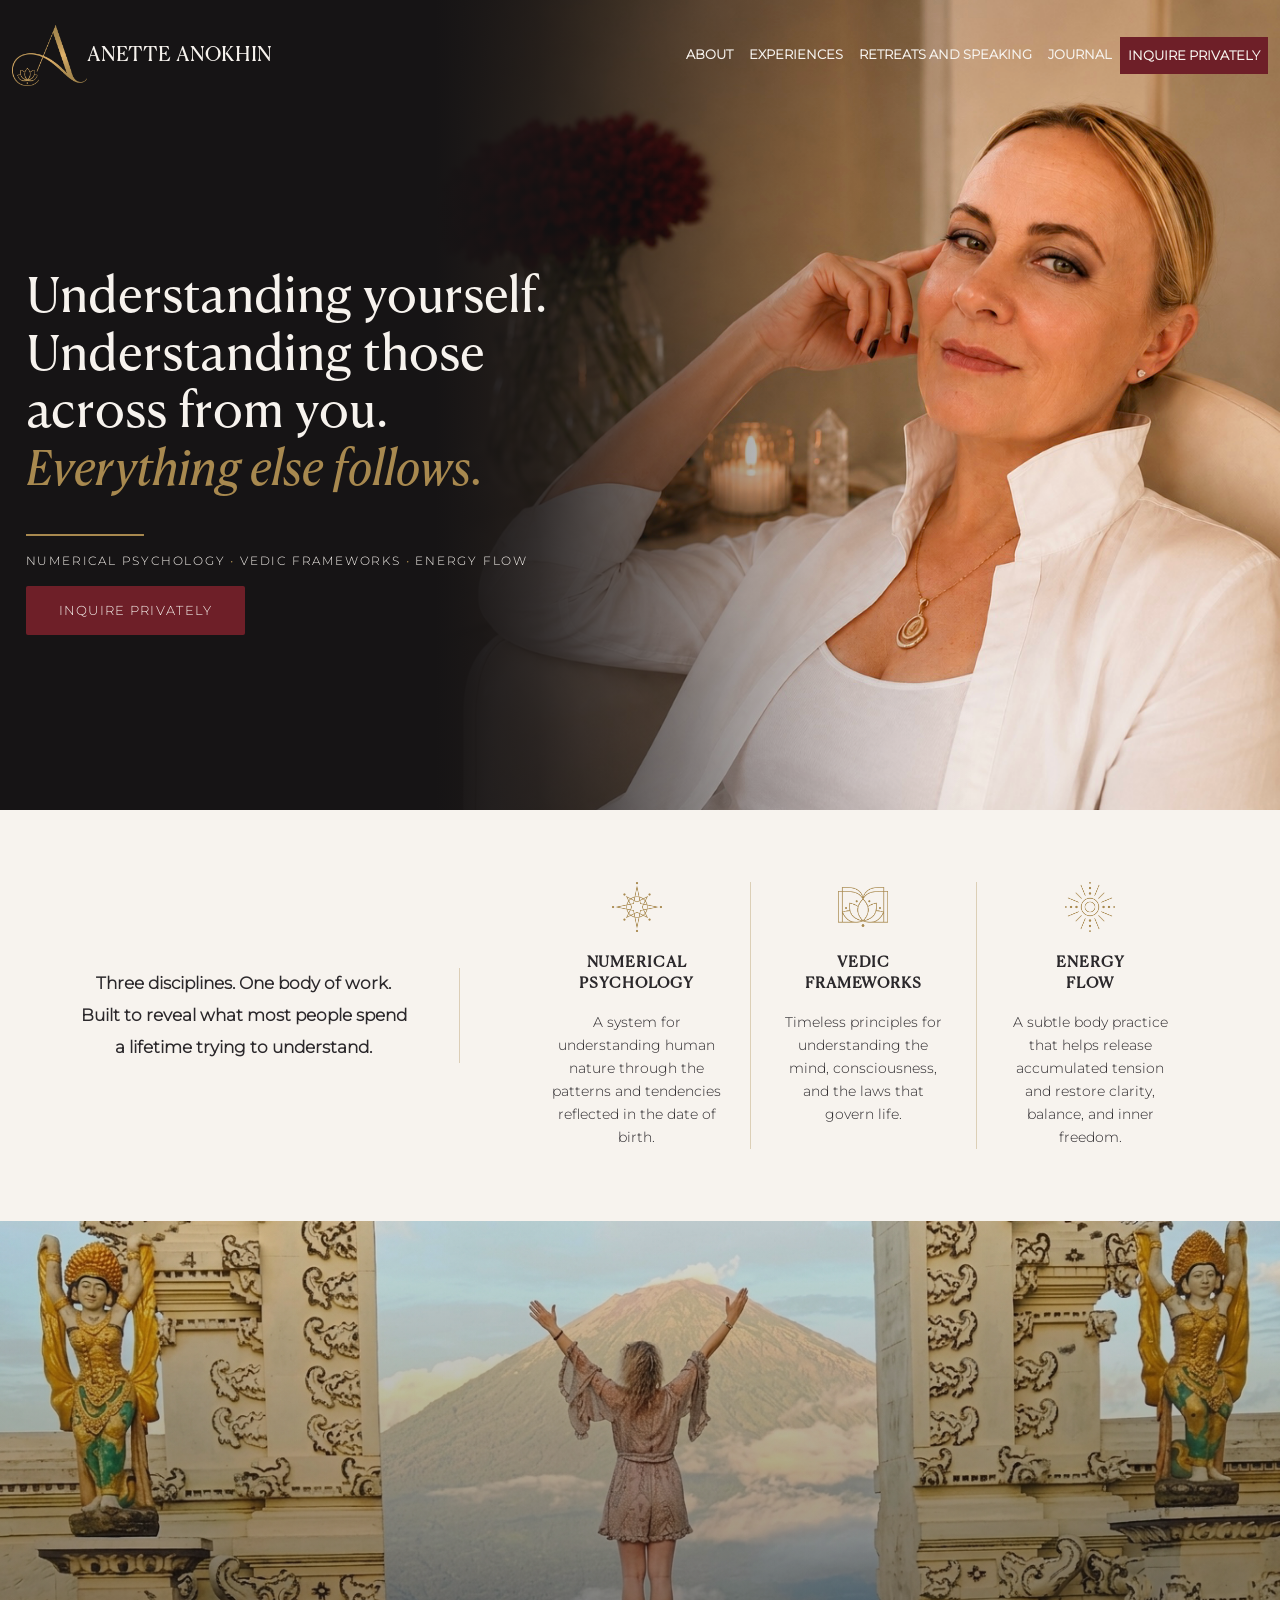
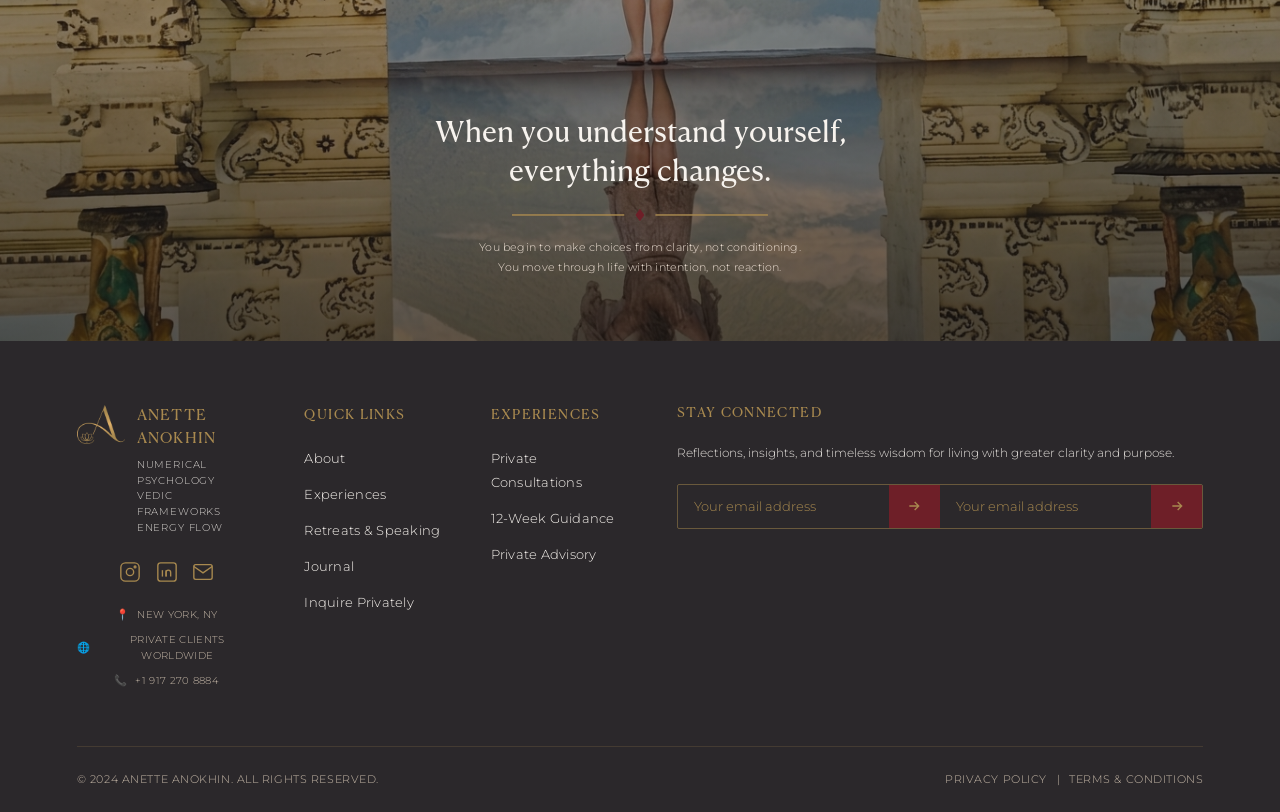
==== index.html @ cfb0f7a7 "ok after the form submission checking the notification that pops up" ====
<!doctype html>
<html lang="en">

<head>
    <title>Anette Anokhin | Numerical Psychology • Vedic Frameworks • Energy Flow</title>
    <!-- Required meta tags -->
    <meta charset="utf-8" />
    <meta name="viewport" content="width=device-width, initial-scale=1" />

    <!-- tab logo -->
    <link rel="icon" type="image/png" href="images/iconA/24.png">

    <!-- Bootstrap CSS v5.3.8 -->
    <link href="https://cdn.jsdelivr.net/npm/bootstrap@5.3.8/dist/css/bootstrap.min.css" rel="stylesheet"
        integrity="sha384-sRIl4kxILFvY47J16cr9ZwB07vP4J8+LH7qKQnuqkuIAvNWLzeN8tE5YBujZqJLB" crossorigin="anonymous" />

    <!-- css link -->
    <link rel="stylesheet" href="style.css">
</head>

<body class="index-body">

    <!-- hero wrapper: nav + hero live inside this so nav can sit on top -->
    <div class="hero-wrapper">

        <!-- navbar start -->
        <nav class="navbar navbar-expand-lg hero-navbar">
            <div class="container-fluid">
                <a class="navbar-brand active canela ivory-veil idk-edit" href="index.html">
                    <img src="images/iconA/24.png" alt="Logo" width="46" height="40"
                        class="d-inline-block align-text-top idk-img">
                    ANETTE ANOKHIN
                </a>

                <button class="navbar-toggler custom-toggler" type="button" data-bs-toggle="collapse"
                    data-bs-target="#navbarNavAltMarkup" aria-controls="navbarNavAltMarkup" aria-expanded="false"
                    aria-label="Toggle navigation">
                    <span class="toggler-line line1"></span>
                    <span class="toggler-line line2"></span>
                    <span class="toggler-line line3"></span>
                </button>

                <div class="collapse navbar-collapse ivory-veil" id="navbarNavAltMarkup">
                    <div class="navbar-nav ms-auto montserrat fw-bold">
                        <a class="nav-link" href="aboutme.html">ABOUT</a>
                        <a class="nav-link" href="experience.html">EXPERIENCES</a>
                        <a class="nav-link" href="retreats.html">RETREATS AND SPEAKING</a>
                        <a class="nav-link" href="journal.html">JOURNAL</a>
                        <a class="nav-link inq-btn" href="inquiry.html">INQUIRE PRIVATELY</a>
                    </div>
                </div>
            </div>
        </nav>
        <!-- navbar end -->

        <!-- hero start -->
        <section class="hero">
            <!-- TODO: swap this background image path for your real hero photo -->
            <div class="hero-bg" style="background-image: url('images/mainPage/FinalpictopBRIGHTER.PNG')"></div>
            <div class="hero-overlay"></div>

            <div class="hero-content">

                <h1 class="hero-headline canela ivory-veil">
                    <!-- TODO: your headline. wrap the emphasized word/phrase in the span below -->
                    Understanding yourself. Understanding those across from you.
                    <br>
                    <span class="canela-italic antique-gold">Everything else follows.</span>
                </h1>

                <img src="images/logoFiles/16.png" class="hero-goldBar">

                <p class="hero-eyebrow montserrat ivory-veil">
                    <!-- TODO: small label line, e.g. NUMERICAL PSYCHOLOGY • VEDIC FRAMEWORKS • ENERGY FLOW -->
                    NUMERICAL PSYCHOLOGY <span class="antique-gold">•</span> VEDIC FRAMEWORKS <span
                        class="antique-gold">•</span> ENERGY FLOW
                </p>

                <a href="#inquire" class="btn hero-btn red-crimson-bg ivory-veil montserrat">
                    <!-- TODO: button label -->
                    INQUIRE PRIVATELY
                </a>
            </div>
        </section>
        <!-- hero end -->

    </div>
    <!-- hero-wrapper end -->

    <!-- about/intro section start -->
    <section class="about-section">
        <div class="about-inner">

            <!-- intro paragraph -->
            <div class="about-text montserrat soft-charcoal fw-bolder">
                <p>Three disciplines. One body of work. Built to reveal what most people spend a lifetime trying to
                    understand.</p>
            </div>

            <!-- three categories -->
            <div class="about-categories">

                <div class="about-category">
                    <div class="about-icon">
                        <img src="images/logoFiles/27.png" alt="Numerical Psychology icon">
                    </div>
                    <h3 class="canela soft-charcoal fw-bold">NUMERICAL<br>PSYCHOLOGY</h3>
                    <p class="montserrat soft-charcoal fw-light">A system for understanding human nature through the
                        patterns and
                        tendencies reflected in the date of birth.</p>
                </div>

                <div class="about-category">
                    <div class="about-icon">
                        <img src="images/logoFiles/29.png" alt="Vedic Frameworks icon">
                    </div>
                    <h3 class="canela soft-charcoal fw-bold">VEDIC<br>FRAMEWORKS</h3>
                    <p class="montserrat soft-charcoal fw-light">Timeless principles for understanding the mind,
                        consciousness,
                        and
                        the
                        laws that govern life.</p>
                </div>

                <div class="about-category">
                    <div class="about-icon">
                        <img src="images/logoFiles/28.png" alt="Energy Flow icon">
                    </div>
                    <h3 class="canela soft-charcoal fw-bold">ENERGY<br>FLOW</h3>
                    <p class="montserrat soft-charcoal fw-light">A subtle body practice that helps release accumulated
                        tension
                        and
                        restore clarity, balance, and inner freedom.</p>
                </div>

            </div>

        </div>
    </section>
    <!-- about/intro section end -->

    <!-- quote banner section start -->
    <section class="quote-banner">
        <div class="quote-bg"></div>
        <div class="quote-overlay"></div>

        <div class="quote-content">
            <h2 class="quote-headline canela ivory-veil">
                When you understand yourself,<br>
                everything changes.
            </h2>

            <img src="images/logoFiles/13.png" class="quote-divider">


            <p class="quote-subtext montserrat warm-sand">
                You begin to make choices from clarity, not conditioning.<br>
                You move through life with intention, not reaction.
            </p>
        </div>
    </section>
    <!-- quote banner section end -->

    <!-- footer start -->
    <footer class="site-footer">
        <div class="footer-inner">

            <!-- column 1: brand -->
            <div class="footer-col footer-brand">
                <div class="footer-logo-row">
                    <img src="images/iconA/24.png" alt="Anette Anokhin logo" class="footer-logo-img">
                    <div class="footer-brand-text">
                        <span class="footer-brand-name canela antique-gold">
                            <a href="index.html">ANETTE ANOKHIN</a>
                        </span>
                        <span class="footer-brand-tag montserrat ivory-veil">NUMERICAL PSYCHOLOGY</span>
                        <span class="footer-brand-tag montserrat ivory-veil">VEDIC FRAMEWORKS</span>
                        <span class="footer-brand-tag montserrat ivory-veil">ENERGY FLOW</span>
                    </div>
                </div>

                <div class="footer-social">
                    <a href="https://www.instagram.com/anette.anokhin/" target="new" aria-label="Instagram"
                        class="footer-social-icon">
                        <svg viewBox="0 0 24 24" fill="none" stroke-width="1.5">
                            <rect x="2" y="2" width="20" height="20" rx="5" />
                            <circle cx="12" cy="12" r="4" />
                            <circle cx="17.5" cy="6.5" r="1" />
                        </svg>
                    </a>
                    <a href="https://www.linkedin.com/in/aneta-anokhin-2aa7685/" target="new" aria-label="LinkedIn"
                        class="footer-social-icon">
                        <svg viewBox="0 0 24 24" fill="none" stroke-width="1.5">
                            <rect x="2" y="2" width="20" height="20" rx="3" />
                            <line x1="7" y1="10" x2="7" y2="17" />
                            <circle cx="7" cy="6.5" r="1" class="footer-social-fill" stroke="none" />
                            <path d="M11 17v-4.5c0-1.5 1-2.5 2.5-2.5s2.5 1 2.5 2.5V17" />
                            <line x1="11" y1="10" x2="11" y2="17" />
                        </svg>
                    </a>
                    <a href="mailto:an@anetteanokhin.com" aria-label="Email" class="footer-social-icon">
                        <svg viewBox="0 0 24 24" fill="none" stroke-width="1.5">
                            <rect x="2" y="4" width="20" height="16" rx="2" />
                            <path d="M2 6l10 7 10-7" />
                        </svg>
                    </a>
                </div>

                <div class="footer-contact montserrat">
                    <p><span class="antique-gold">📍</span> NEW YORK, NY</p>
                    <p><span class="antique-gold">🌐</span> PRIVATE CLIENTS WORLDWIDE</p>
                    <p><span class="antique-gold">📞</span> +1 917 270 8884</p>
                </div>
            </div>

            <!-- column 2: quick links -->
            <div class="footer-col footer-accordion">
                <button class="footer-heading footer-accordion-toggle canela antique-gold" aria-expanded="false">
                    QUICK LINKS
                    <svg class="footer-accordion-icon" viewBox="0 0 24 24" fill="none" stroke="#A8894F"
                        stroke-width="2">
                        <path d="M6 9l6 6 6-6" />
                    </svg>
                </button>
                <ul class="footer-links montserrat footer-accordion-content">
                    <li><a href="aboutme.html">About</a></li>
                    <li><a href="experience.html">Experiences</a></li>
                    <li><a href="retreats.html">Retreats &amp; Speaking</a></li>
                    <li><a href="journal.html">Journal</a></li>
                    <li><a href="inquiry.html">Inquire Privately</a></li>
                </ul>
            </div>

            <!-- column 3: experiences -->
            <div class="footer-col footer-accordion">
                <button class="footer-heading footer-accordion-toggle canela antique-gold" aria-expanded="false">
                    EXPERIENCES
                    <svg class="footer-accordion-icon" viewBox="0 0 24 24" fill="none" stroke="#A8894F"
                        stroke-width="2">
                        <path d="M6 9l6 6 6-6" />
                    </svg>
                </button>
                <ul class="footer-links montserrat footer-accordion-content">
                    <li><a href="#privateconsultationsection">Private Consultations</a></li>
                    <li><a href="#">12-Week Guidance</a></li>
                    <li><a href="#">Private Advisory</a></li>
                </ul>
            </div>

            <!-- column 4: newsletter -->
            <div class="footer-col footer-newsletter">
                <h4 class="footer-heading canela antique-gold">STAY CONNECTED</h4>
                <p class="montserrat ivory-veil footer-newsletter-text">
                    Reflections, insights, and timeless wisdom for living with greater clarity and purpose.
                </p>
                <form class="footer-signup" action="subscribe.php" method="POST">
                    <input type="email" name="email" placeholder="Your email address" class="montserrat" required>
                    <button type="submit" aria-label="Subscribe">
                        <svg viewBox="0 0 24 24" fill="none" stroke-width="2">
                            <path d="M5 12h14M13 6l6 6-6 6" />
                        </svg>
                    </button>
                    <form class="footer-signup" action="subscribe.php" method="POST">
                        <input type="email" name="email" placeholder="Your email address" class="montserrat" required>
                        <button type="submit" aria-label="Subscribe">
                            <svg viewBox="0 0 24 24" fill="none" stroke-width="2">
                                <path d="M5 12h14M13 6l6 6-6 6" />
                            </svg>
                        </button>
                    </form>
                    <p id="subscribe-message" class="montserrat"></p>
            </div>

        </div>

        <div class="footer-bottom montserrat">
            <p>© 2024 ANETTE ANOKHIN. ALL RIGHTS RESERVED.</p>
            <div class="footer-legal">
                <a href="#">PRIVACY POLICY</a>
                <span>|</span>
                <a href="#">TERMS &amp; CONDITIONS</a>
            </div>
        </div>
    </footer>
    <!-- footer end -->

    <!-- my javascript file -->
    <script src="script.js"></script>

    <!-- Bootstrap JavaScript Bundle (includes Popper) -->
    <script src="https://cdn.jsdelivr.net/npm/bootstrap@5.3.8/dist/js/bootstrap.bundle.min.js"
        integrity="sha384-FKyoEForCGlyvwx9Hj09JcYn3nv7wiPVlz7YYwJrWVcXK/BmnVDxM+D2scQbITxI"
        crossorigin="anonymous"></script>
</body>

</html>
---- style.css ----
/* fonts start */

@font-face {
    font-family: 'canela';
    src: url('fonts/CanelaText-Regular-Trial.otf') format('opentype');
    font-weight: normal;
    font-style: normal;
}

/* headlines,quotes, titles, logo, editorial text */
.canela {
    font-family: 'canela';
}

@font-face {
    font-family: 'canela italic';
    src: url('fonts/CanelaText-RegularItalic-Trial.otf') format('opentype');
}

/* small accents, signatures, emphasis, occasional highlights */
.canela-italic {
    font-family: 'canela italic';
}

@font-face {
    font-family: 'montserrat';
    src: url('fonts/Montserrat-Light.ttf') format('truetype');
}


/* body, text, captions, navigation, buttons, description */
.montserrat {
    font-family: 'montserrat';
}

/* fonts end */

/* colors start */
.ivory-veil {
    color: #F7F3EE;
}

.warm-sand {
    color: #EBDED2;
}

.stone-taupe {
    color: #C6B8A8;
}

.soft-charcoal {
    color: #2B282B;
}

.antique-gold {
    color: #A8894F;
}

.red-crimson {
    color: #6E1F28;
}
/* colors end */

/* navbar index start */

.inq-btn {
    background-color: #6E1F28;
    width: fit-content;
    padding: 1.5%;
}

.nav-link {
    color: #F7F3EE;
    transition: color 0.25s ease;
    font-size: 0.8rem;
}

.nav-link:hover {
    color: #A8894F;
}

a.navbar-brand:hover {
    color: #A8894F;
}

@media (max-width: 991.98px) {
    .navbar-nav {
        display: flex;
        flex-direction: column;
        gap: 0.75rem;
    }

    .nav-link {
        padding: 0.5rem 0;
    }

    .inq-btn {
        margin-top: 0.5rem;
        text-align: center;
        padding: 1%;
    }
}

/* custom hamburger toggler start */

.custom-toggler {
    width: 32px;
    height: 22px;
    position: relative;
    background: none;
    border: none;
    padding: 0;
    box-shadow: none !important;
}

.custom-toggler:focus {
    outline: none;
    box-shadow: none;
}

.toggler-line {
    position: absolute;
    left: 0;
    height: 2.5px;
    background-color: #6E1F28;
    border-radius: 2px;
    transition: all 0.3s ease;
}

.line1 {
    top: 0;
    width: 100%;
}

.line2 {
    top: 11px;
    width: 75%;
}

.line3 {
    top: 22px;
    width: 55%;
}

/* morph into X when menu is open */
.custom-toggler[aria-expanded="true"] .line1 {
    top: 10px;
    width: 100%;
    transform: rotate(45deg);
}

.custom-toggler[aria-expanded="true"] .line2 {
    opacity: 0;
    width: 100%;
}

.custom-toggler[aria-expanded="true"] .line3 {
    top: 10px;
    width: 100%;
    transform: rotate(-45deg);
}

/* custom hamburger toggler end */

/* navbar index end */

/* body index start */
body.index-body {
    background-color: #EBDED2;
}

html,
body {
    width: 100%;
    max-width: 100%;
    overflow-x: hidden !important;
    margin: 0;
    padding: 0;
}
/* body index end */

/* hero + navbar overlay start */

.hero-wrapper {
    position: relative;
    width: 100%;
    overflow-x: hidden;
}

.hero-goldBar {
    width: 20%;
    margin-top: 1rem;
    margin-bottom: 1rem;
}

@media (max-width: 991.98px) {

    /* Prevent hero wrapper horizontal leakage */
    .hero-wrapper {
        width: 100%;
        overflow-x: hidden;
    }

    /* Reset bootstrap container negative margins */
    .hero-navbar .container-fluid {
        margin-left: 0;
        margin-right: 0;
        width: 100%;
    }

    /* Center the bottom intro text and remove the desktop right border */
    .about-text {
        order: 2;
        width: 100%;
        border-right: none !important;
        padding-right: 0 !important;
        text-align: center;
        margin: 0 auto;
    }

    /* Keep the 3 category columns inside the screen bounds */
    .about-categories {
        order: 1;
        width: 100%;
        box-sizing: border-box;
    }
}

/* Ensure navbar fits strictly within the viewport */
.hero-navbar {
    position: absolute;
    top: 0;
    left: 0;
    width: 100%;
    max-width: 100%;
    z-index: 20;
    background-color: transparent;
    padding-top: 1.25rem;
    padding-bottom: 1.25rem;
    box-sizing: border-box;
}

/* Keep hero background within bounds */
.hero {
    position: relative;
    min-height: 90vh;
    display: flex;
    align-items: center;
    overflow: hidden;
    width: 100%;
}

.hero-bg {
    position: absolute;
    inset: 0;
    background-size: cover;
    background-position: center 20%;
    z-index: 1;
}

/* this is the "faded" gradient: solid dark on the left (behind nav/text),
   fading into the photo on the right. adjust the % stops to taste */
.hero-overlay {
    position: absolute;
    inset: 0;
    z-index: 2;
    background: linear-gradient(to right,
            #161415 0%,
            #161415 34%,
            rgba(22, 20, 21, 0.85) 42%,
            rgba(22, 20, 21, 0.6) 50%,
            rgba(22, 20, 21, 0.35) 58%,
            rgba(22, 20, 21, 0.15) 66%,
            rgba(22, 20, 21, 0) 76%);
}


.hero-content {
    position: relative;
    z-index: 3;
    max-width: 620px;
    padding-left: 2%;
    padding-top: 6rem;
}

.hero-eyebrow {
    font-size: 0.75rem;
    letter-spacing: 0.15em;
    margin-bottom: 1rem;
}

.hero-headline {
    font-size: 3rem;
    line-height: 1.2;
    margin-bottom: 2rem;
}

.red-crimson-bg {
    background-color: #6E1F28;
}

.hero-btn {
    padding: 0.85rem 2rem;
    border-radius: 2px;
    display: inline-block;
    letter-spacing: 0.1em;
    font-size: 0.8rem;
    transition: color 0.25s ease;
}

.hero-btn:hover {
    color: #A8894F;
    background-color: #6E1F28;
    border-color: #6E1F28;
}

/* responsive: phone screens */
@media (max-width: 991.98px) {
    .hero-navbar {
        position: absolute;
        /* keep overlay effect on mobile too */
        background-color: transparent;
    }

    /* mobile menu itself should NOT be transparent, or links vanish into the photo */
    .navbar-collapse {
        background-color: #2B282B;
        margin-top: 1rem;
        padding: 1rem;
        border-radius: 4px;
    }

    .hero {
        min-height: 100vh;
    }

    .hero-content {
        max-width: 100%;
        padding-left: 6%;
        padding-right: 6%;
        padding-top: 7.5rem;
        text-align: left;
    }

    .hero-headline {
        font-size: 2rem;
    }

    /* on small screens the gradient needs to cover more of the image
       so text stays readable regardless of what's in the photo */
    .hero-overlay {
        background: linear-gradient(to bottom,
                rgba(43, 40, 43, 0.9) 0%,
                rgba(43, 40, 43, 0.75) 50%,
                rgba(43, 40, 43, 0.55) 100%);
    }
}

@media (max-width: 420px) {
    .hero-headline {
        font-size: 1.6rem;
    }
}

/* mobile phone view of hero img */
@media (max-width: 991.98px) {
    .hero-bg {
        background-position: 85% 15%;
    }
}

.hero-headline {
    overflow-wrap: break-word;
    word-wrap: break-word;
    max-width: 100%;
}

.hero-headline span {
    display: inline;
    white-space: normal;
}

img {
    max-width: 100%;
    height: auto;
    display: block;
}

.idk-edit {
    display: flex;
    justify-content: center;
    align-items: center;
}

.idk-img {
    width: 75px;
    height: auto;
}

/* hero + navbar overlay end */

/* about/intro section start */

.about-section {
    background-color: #F7F3EE;
    padding: 4.5rem 6% 4.5rem;
}

.about-inner {
    display: flex;
    align-items: center;
    gap: 4rem;
    max-width: 1300px;
    margin: 0 auto;
    font-weight: bold;
}

.about-text {
    flex: 0 0 34%;
    order: 1;
    align-items: center;
    justify-content: center;
    text-align: center;
    border-right: 1px solid rgba(168, 137, 79, 0.35);
    padding-right: 3rem;
}

.about-text p {
    font-size: 1.05rem;
    line-height: 1.9;
    margin: 0;
}

.about-categories {
    flex: 1;
    display: flex;
    order: 2;
}

.about-category {
    flex: 1;
    text-align: center;
    padding: 0 1.75rem;
    border-left: 1px solid rgba(168, 137, 79, 0.35);
    flex-direction: row;
}

.about-category:first-child {
    border-left: none;
}

.about-icon {
    width: 50px;
    height: 50px;
    max-width: 50px;
    /* Force max width */
    margin: 0 auto 1.25rem;
    flex-shrink: 0;
    /* Prevent flexbox from squishing or stretching it */
}

.about-icon img {
    width: 100%;
    height: 100%;
    max-width: 100%;
    object-fit: contain;
    display: block;
}

.about-category h3 {
    font-size: 0.95rem;
    letter-spacing: 0.06em;
    line-height: 1.4;
    margin-bottom: 1rem;
}

.about-category p {
    font-size: 0.85rem;
    line-height: 1.7;
    margin: 0;
}

/* mobile: categories row first, paragraph text below */
@media (max-width: 991.98px) {
    .about-inner {
        flex-direction: column;
        gap: 2.5rem;
    }

    .about-categories {
        order: 1;
        flex-wrap: nowrap;
    }

    .about-text {
        order: 2;
        flex: 1;
        width: 100%;
    }

    .about-category {
        padding: 0 0.6rem;
    }

    .about-icon {
        width: 36px;
        height: 36px;
        margin-bottom: 0.75rem;
    }

    .about-category h3 {
        font-size: 0.68rem;
        letter-spacing: 0.03em;
    }

    .about-category p {
        font-size: 0.68rem;
        line-height: 1.5;
    }
}

@media (max-width: 420px) {
    .about-section {
        padding: 3.5rem 5% 4rem;
    }

    .about-icon {
        width: 30px;
        height: 30px;
    }

    .about-category h3 {
        font-size: 0.6rem;
    }

    .about-category p {
        display: none;
    }
}

/* about/intro section end */

/* quote banner section start */

.quote-banner {
    position: relative;
    min-height: 80vh;
    display: flex;
    align-items: flex-end;
    justify-content: center;
    overflow: hidden;
}

.quote-bg {
    position: absolute;
    inset: 0;
    background-image: url('images/mainPage/Gemini_Generated_Image_2z40te2z40te2z40.jpg');
    background-size: cover;
    background-position: center top;
    z-index: 1;
}

.quote-overlay {
    position: absolute;
    inset: 0;
    z-index: 2;
    background: linear-gradient(to bottom,
            rgba(20, 18, 19, 0.15) 0%,
            rgba(20, 18, 19, 0.45) 55%,
            rgba(20, 18, 19, 0.65) 100%);
}

.quote-content {
    position: relative;
    z-index: 3;
    text-align: center;
    max-width: 720px;
    padding: 3rem 6%;
}

.quote-headline {
    font-size: 1.8rem;
    line-height: 1.35;
    margin-bottom: 0.7rem;
}

.quote-subtext {
    font-size: 0.70rem;
    line-height: 1.8;
    letter-spacing: 0.02em;
}

.quote-divider {
    width: clamp(140px, 20vw, 260px);
    height: auto;
    margin: 1rem auto;
    display: block;
}

@media (max-width: 991.98px) {
    .quote-bg {
        background-position: center 70%;
    }
}

/* responsive: phone screens */
@media (max-width: 991.98px) {
    .quote-banner {
        min-height: 65vh;
    }

    .quote-headline {
        font-size: 1.6rem;
    }

    .quote-subtext {
        font-size: 0.82rem;
    }

    .quote-bg {
        background-position: center 12%;
    }
}

@media (max-width: 420px) {
    .quote-headline {
        font-size: 1.35rem;
    }

    .quote-content {
        padding: 2rem 7%;
    }
}
/* quote banner section end */

/* footer start */

.site-footer {
    background-color: #2B282B;
    padding: 4rem 6% 0;
}

.footer-inner {
    display: flex;
    gap: 3rem;
    max-width: 1300px;
    margin: 0 auto;
    padding-bottom: 3rem;
}

.footer-col {
    flex: 1;
}

.footer-brand {
    flex: 1.3;
}

.footer-logo-row {
    display: flex;
    align-items: flex-start;
    gap: 0.75rem;
    margin-bottom: 1.5rem;
}

.footer-logo-img {
    width: 48px;
    height: auto;
    flex-shrink: 0;
}

.footer-brand-text {
    display: flex;
    flex-direction: column;
}

.footer-brand-name {
    font-size: 0.95rem;
    letter-spacing: 0.08em;
    margin-bottom: 0.4rem;
}

.footer-brand-name a {
    text-decoration: none;
    cursor: pointer;
    color: #A8894F;
}

.footer-brand-name a:hover {
    color: #6E1F28;
    transition: 0.2s;
}


.footer-brand-tag {
    font-size: 0.65rem;
    letter-spacing: 0.08em;
    opacity: 0.85;
    line-height: 1.5;
}

.footer-social {
    display: flex;
    justify-content: center;
    gap: 0.9rem;
    margin-bottom: 1.5rem;
}

.footer-social svg {
    width: 22px;
    height: 22px;
}

.footer-contact {
    display: flex;
    flex-direction: column;
    align-items: center;
}

.footer-contact p {
    display: flex;
    align-items: center;
    gap: 0.5rem;
    justify-content: flex-start;
    text-align: center;
    font-size: 0.65rem;
    color: #C6B8A8;
    letter-spacing: 0.03em;
    margin-bottom: 0.6rem;
}

.footer-heading {
    font-size: 0.85rem;
    letter-spacing: 0.1em;
    margin-bottom: 1.3rem;
}

.footer-links {
    list-style: none;
    padding: 0;
    margin: 0;
}

.footer-links li {
    margin-bottom: 0.75rem;
}

.footer-links a {
    color: #F7F3EE;
    font-size: 0.8rem;
    text-decoration: none;
    letter-spacing: 0.02em;
    transition: color 0.25s ease;
}

.footer-links a:hover {
    color: #A8894F;
}

.footer-newsletter-text {
    font-size: 0.78rem;
    line-height: 1.7;
    margin-bottom: 1.25rem;
    opacity: 0.9;
}

.footer-signup {
    display: flex;
    border: 1px solid rgba(168, 137, 79, 0.5);
    border-radius: 2px;
    overflow: hidden;
}

.footer-signup input {
    flex: 1;
    background: transparent;
    border: none;
    padding: 0.75rem 1rem;
    color: #F7F3EE;
    font-size: 0.8rem;
    outline: none;
}

.footer-signup input::placeholder {
    color: #A8894F;
}

.footer-signup button {
    background-color: #6E1F28;
    border: none;
    padding: 0 1.1rem;
    cursor: pointer;
}

.footer-signup button svg {
    width: 16px;
    height: 16px;
    display: block;
}

.footer-bottom {
    max-width: 1300px;
    margin: 0 auto;
    display: flex;
    justify-content: space-between;
    align-items: center;
    padding: 1.5rem 0;
    border-top: 1px solid rgba(168, 137, 79, 0.2);
}

.footer-bottom p {
    font-size: 0.7rem;
    color: #C6B8A8;
    letter-spacing: 0.05em;
    margin: 0;
}

.footer-legal {
    display: flex;
    align-items: center;
    gap: 0.6rem;
}

.footer-legal a {
    color: #C6B8A8;
    font-size: 0.7rem;
    text-decoration: none;
    letter-spacing: 0.05em;
}

.footer-legal span {
    color: #C6B8A8;
    font-size: 0.7rem;
}
.footer-social-icon svg {
    stroke: #A8894F;
    transition: stroke 0.25s ease;
}

.footer-social-icon:hover svg {
    stroke: #6E1F28;
}

.footer-social-icon:hover .footer-social-fill {
    fill: #6E1F28;
}

/* responsive: phone screens */
@media (max-width: 991.98px) {
    .footer-inner {
        flex-direction: column;
        gap: 0.7rem;
    }

    .footer-brand {
        flex: 1;
    }

    .footer-bottom {
        flex-direction: column;
        gap: 0.75rem;
        text-align: center;
        padding: 1.5rem 0 2rem;
    }
}

@media (max-width: 420px) {
    .site-footer {
        padding: 3rem 7% 0;
    }

    .footer-logo-img {
        width: 40px;
    }

    .footer-brand-name {
        font-size: 0.85rem;
    }
}

.footer-signup button svg {
    stroke: #A8894F;
    transition: stroke 0.25s ease;
}

.footer-signup button:hover svg {
    stroke: #F7F3EE;
}

/* footer accordion (mobile only) start */

.footer-accordion-toggle {
    display: flex;
    align-items: center;
    width: 100%;
    background: none;
    border: none;
    padding: 0;
    margin-bottom: 1.3rem;
    font-size: 0.85rem;
    letter-spacing: 0.1em;
    cursor: default;
    pointer-events: none;
}

.footer-accordion-toggle .footer-accordion-icon {
    display: none;
}

@media (max-width: 991.98px) {
    .footer-accordion-toggle {
        display: flex;
        align-items: center;
        justify-content: space-between;
        width: 100%;
        background: none;
        border: none;
        border-bottom: 1px solid rgba(168, 137, 79, 0.25);
        padding: 1rem 0;
        cursor: pointer;
        pointer-events: auto;
        text-align: left;
    }

    .footer-accordion-toggle .footer-accordion-icon {
        display: block;
    }
    
    .footer-accordion-icon {
        width: 18px;
        height: 18px;
        flex-shrink: 0;
        transition: transform 0.25s ease;
    }

    .footer-accordion-toggle[aria-expanded="true"] .footer-accordion-icon {
        transform: rotate(180deg);
    }

    .footer-accordion-content {
        max-height: 0;
        overflow: hidden;
        transition: max-height 0.3s ease;
        margin: 0;
    }

    .footer-accordion-content.is-open {
        max-height: 400px;
        padding-top: 1rem;
    }

    .footer-accordion .footer-links li:first-child {
        margin-top: 0;
    }
}

#subscribe-message {
    font-size: 0.75rem;
    margin-top: 0.75rem;
    display: none;
}

#subscribe-message.success {
    color: #A8894F;
    display: block;
}

#subscribe-message.error {
    color: #6E1F28;
    display: block;
}
/* footer accordion (mobile only) end */

/* footer end */
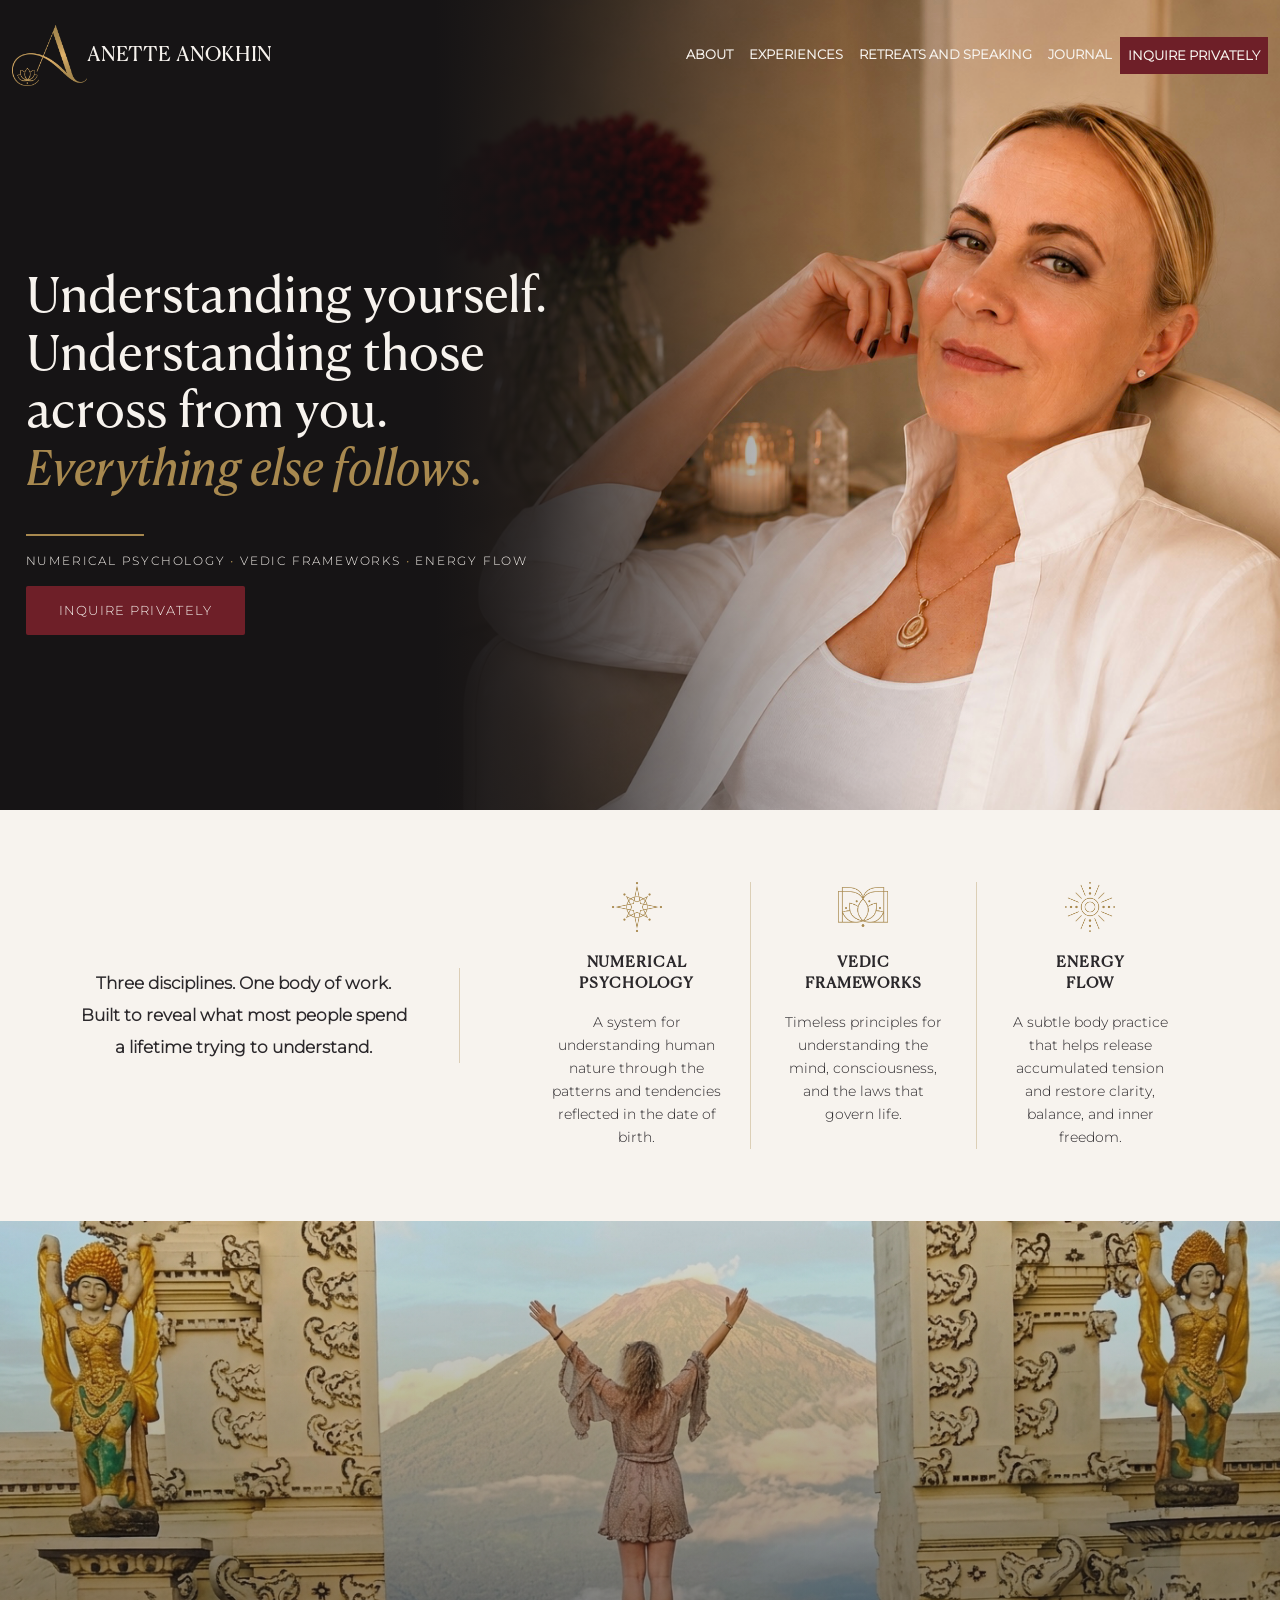
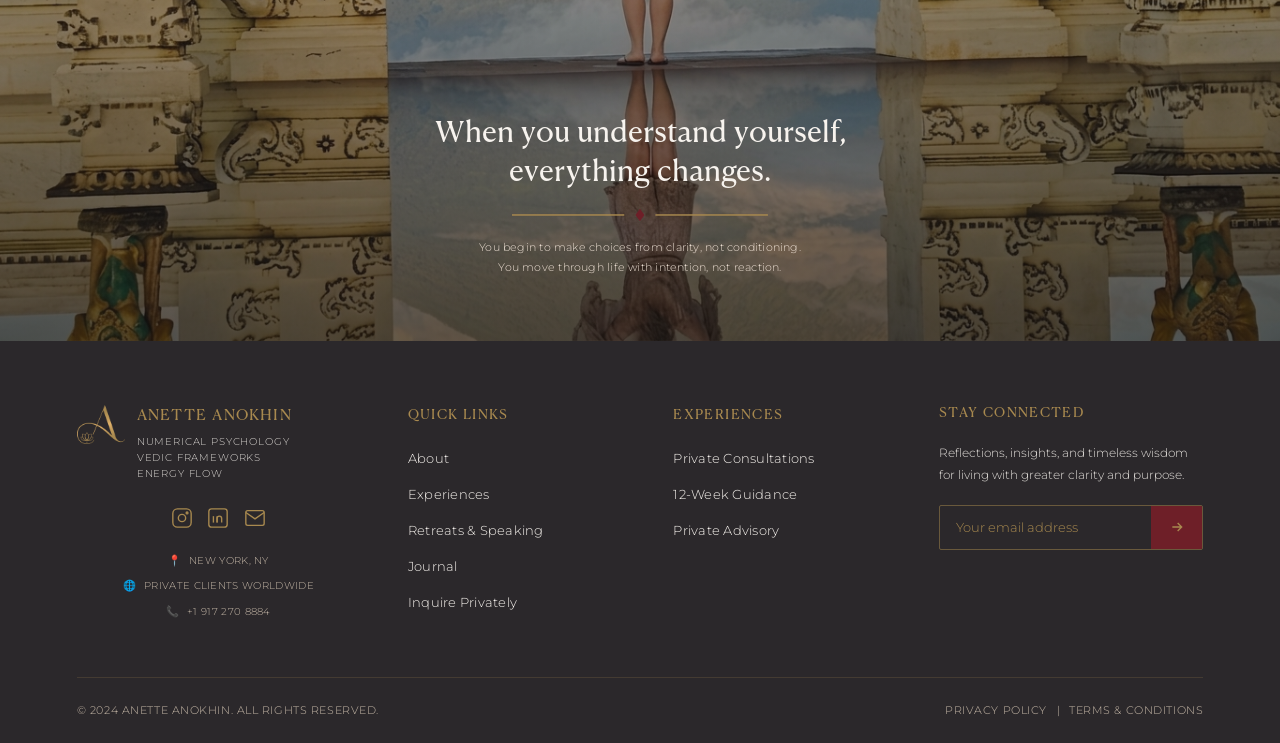
==== commit 60dfe85a: "wait i messed up try again" ====
--- a/index.html
+++ b/index.html
@@ -260,14 +260,6 @@
                             <path d="M5 12h14M13 6l6 6-6 6" />
                         </svg>
                     </button>
-                    <form class="footer-signup" action="subscribe.php" method="POST">
-                        <input type="email" name="email" placeholder="Your email address" class="montserrat" required>
-                        <button type="submit" aria-label="Subscribe">
-                            <svg viewBox="0 0 24 24" fill="none" stroke-width="2">
-                                <path d="M5 12h14M13 6l6 6-6 6" />
-                            </svg>
-                        </button>
-                    </form>
                     <p id="subscribe-message" class="montserrat"></p>
             </div>
 
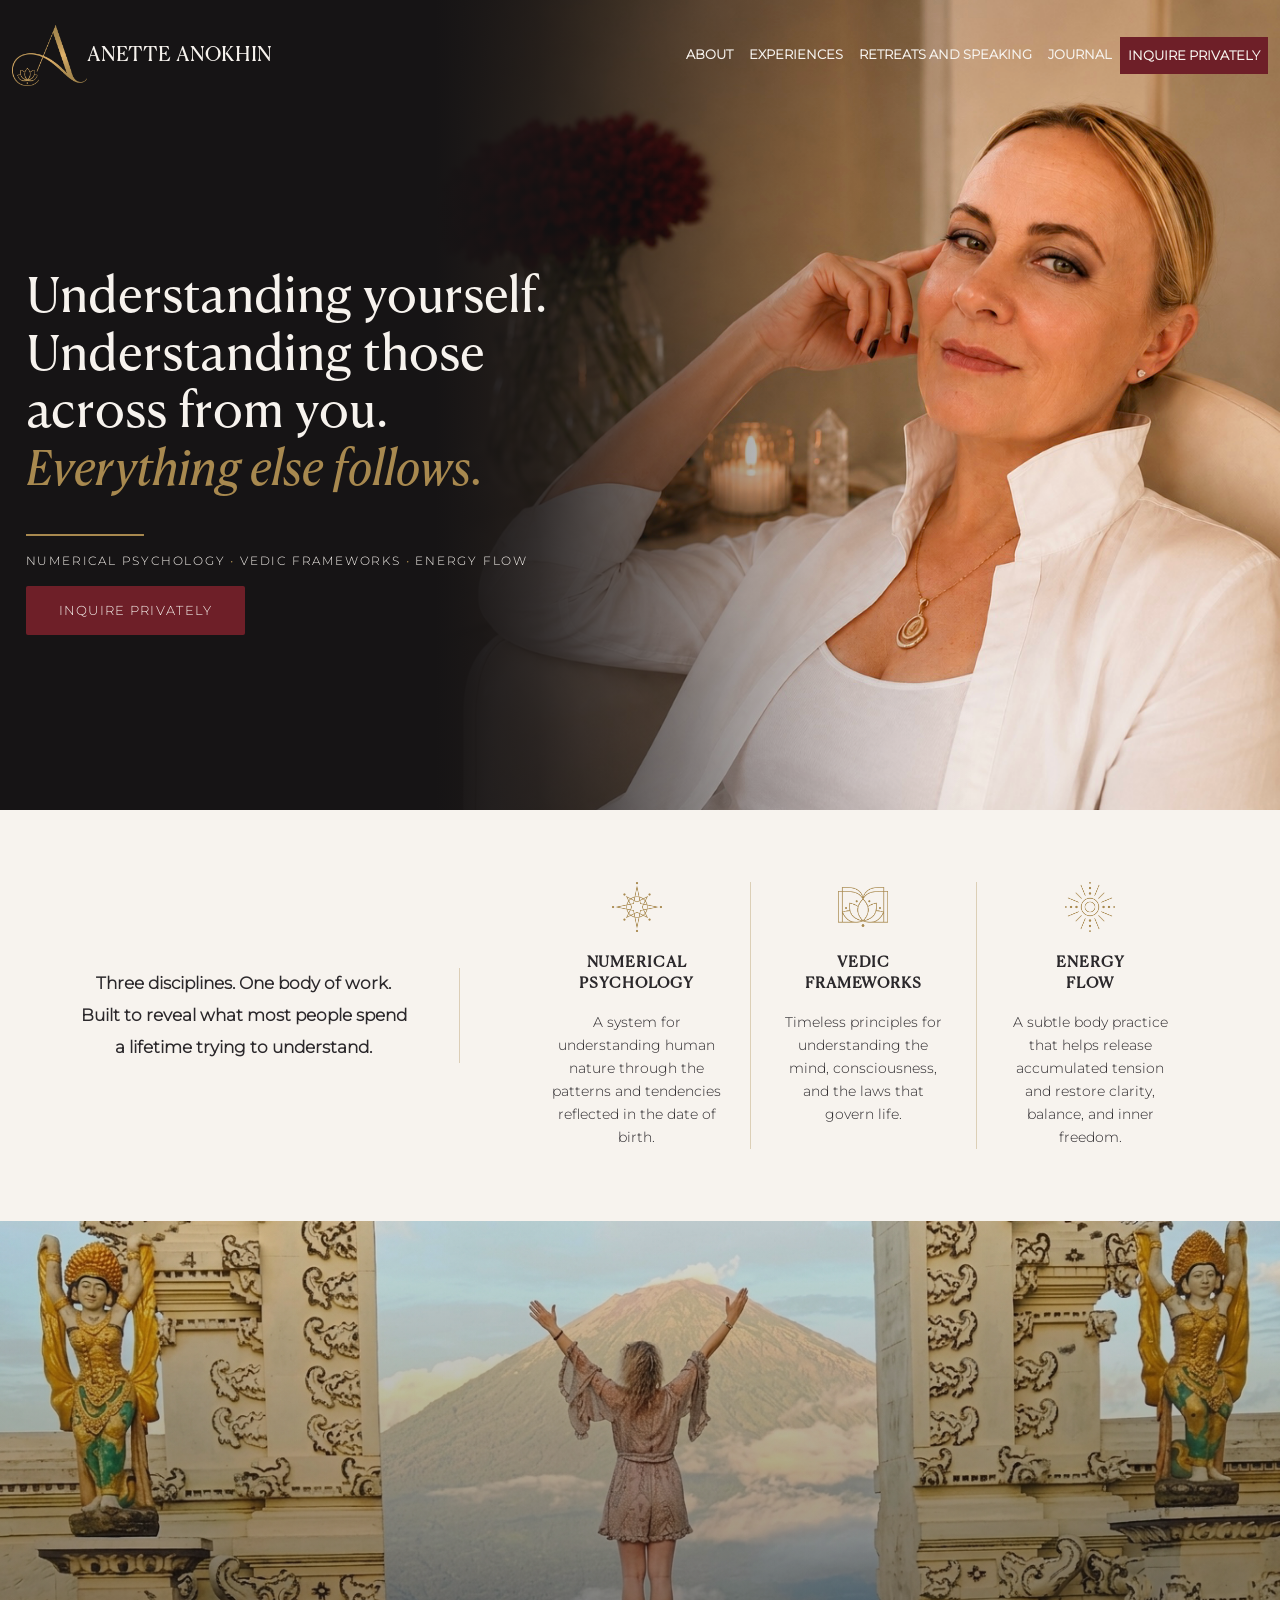
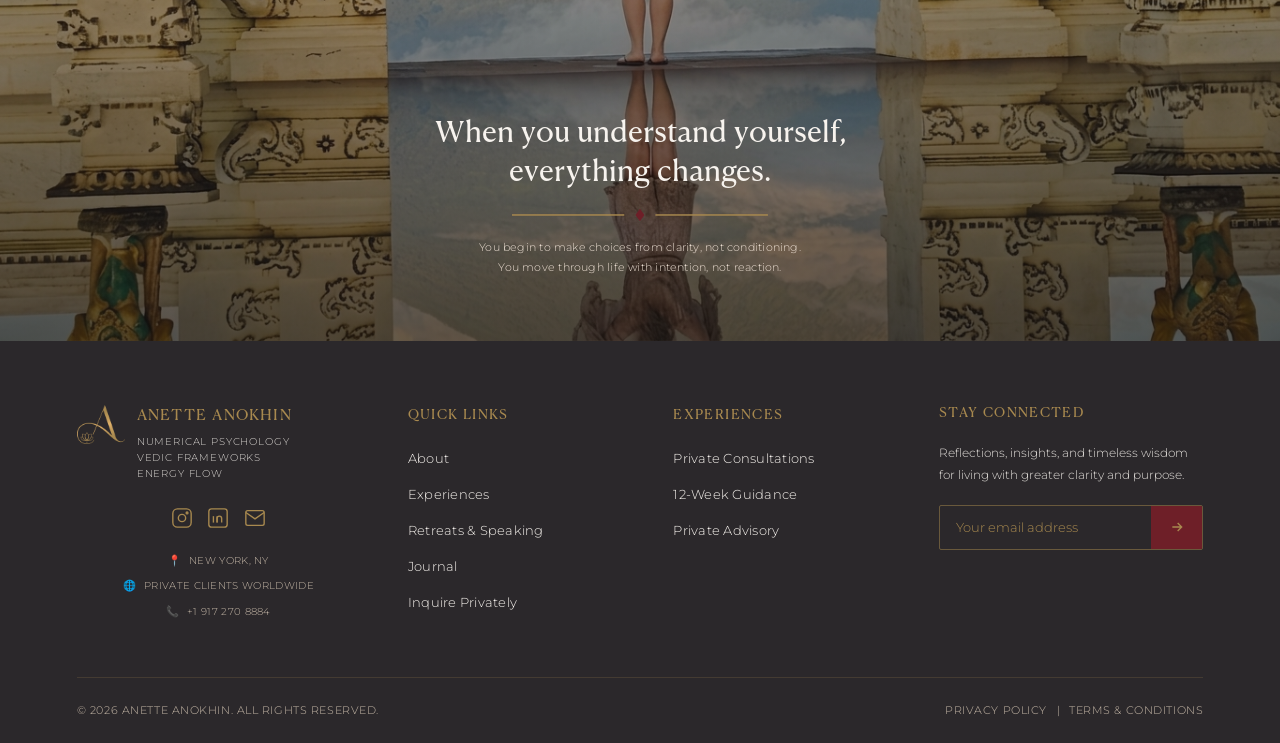
==== commit 5aa206e9: "took care of terms and conditions" ====
--- a/index.html
+++ b/index.html
@@ -248,7 +248,7 @@
             </div>
 
             <!-- column 4: newsletter -->
-            <div class="footer-col footer-newsletter">
+            <div class="footer-col footer-newsletter" id="stay-connected">
                 <h4 class="footer-heading canela antique-gold">STAY CONNECTED</h4>
                 <p class="montserrat ivory-veil footer-newsletter-text">
                     Reflections, insights, and timeless wisdom for living with greater clarity and purpose.
@@ -260,17 +260,18 @@
                             <path d="M5 12h14M13 6l6 6-6 6" />
                         </svg>
                     </button>
-                    <p id="subscribe-message" class="montserrat"></p>
+                </form>
+                <p id="subscribe-message" class="montserrat"></p>
             </div>
 
         </div>
 
         <div class="footer-bottom montserrat">
-            <p>© 2024 ANETTE ANOKHIN. ALL RIGHTS RESERVED.</p>
+            <p>© 2026 ANETTE ANOKHIN. ALL RIGHTS RESERVED.</p>
             <div class="footer-legal">
-                <a href="#">PRIVACY POLICY</a>
+                <a href="privacy.html">PRIVACY POLICY</a>
                 <span>|</span>
-                <a href="#">TERMS &amp; CONDITIONS</a>
+                <a href="terms.html">TERMS &amp; CONDITIONS</a>
             </div>
         </div>
     </footer>
--- a/style.css
+++ b/style.css
@@ -971,4 +971,79 @@
 }
 /* footer accordion (mobile only) end */
 
-/* footer end */+/* footer end */
+
+/* legal pages start */
+
+.legal-header {
+    background-color: #2B282B;
+    padding: 8rem 6% 3rem;
+    text-align: center;
+}
+
+.legal-header h1 {
+    font-size: 2.2rem;
+    margin-bottom: 0.5rem;
+}
+
+.legal-header p {
+    font-size: 0.8rem;
+    letter-spacing: 0.05em;
+}
+
+.legal-content {
+    background-color: #F7F3EE;
+    padding: 4rem 6%;
+}
+
+.legal-inner {
+    max-width: 800px;
+    margin: 0 auto;
+}
+
+.legal-inner h2 {
+    font-size: 1.15rem;
+    letter-spacing: 0.03em;
+    margin-top: 2.5rem;
+    margin-bottom: 0.9rem;
+    color: #2B282B;
+}
+
+.legal-inner h2:first-child {
+    margin-top: 0;
+}
+
+.legal-inner p {
+    font-size: 0.92rem;
+    line-height: 1.85;
+    color: #2B282B;
+    margin-bottom: 1rem;
+}
+
+.legal-inner ul {
+    margin-bottom: 1rem;
+    padding-left: 1.3rem;
+}
+
+.legal-inner li {
+    font-size: 0.92rem;
+    line-height: 1.85;
+    color: #2B282B;
+    margin-bottom: 0.4rem;
+}
+
+@media (max-width: 991.98px) {
+    .legal-header {
+        padding: 6.5rem 7% 2.5rem;
+    }
+
+    .legal-header h1 {
+        font-size: 1.6rem;
+    }
+
+    .legal-content {
+        padding: 2.5rem 7%;
+    }
+}
+
+/* legal pages end */
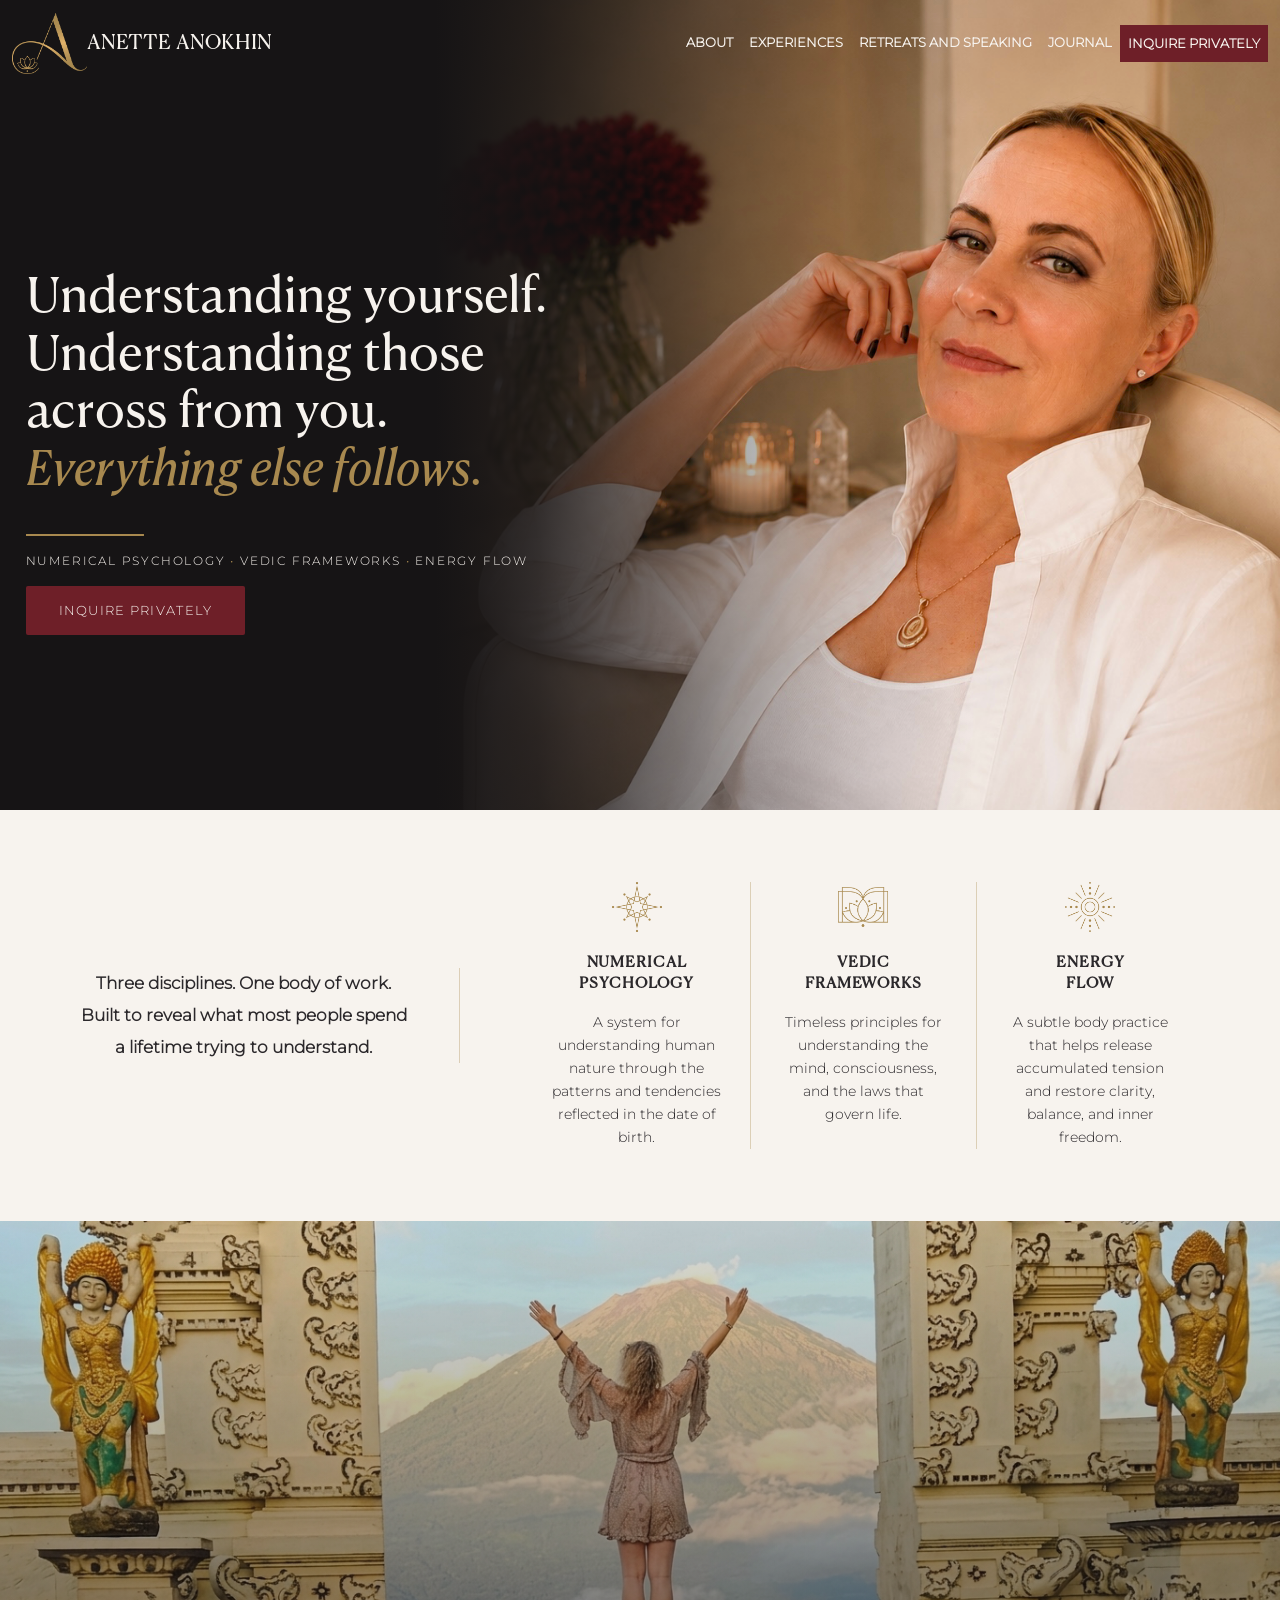
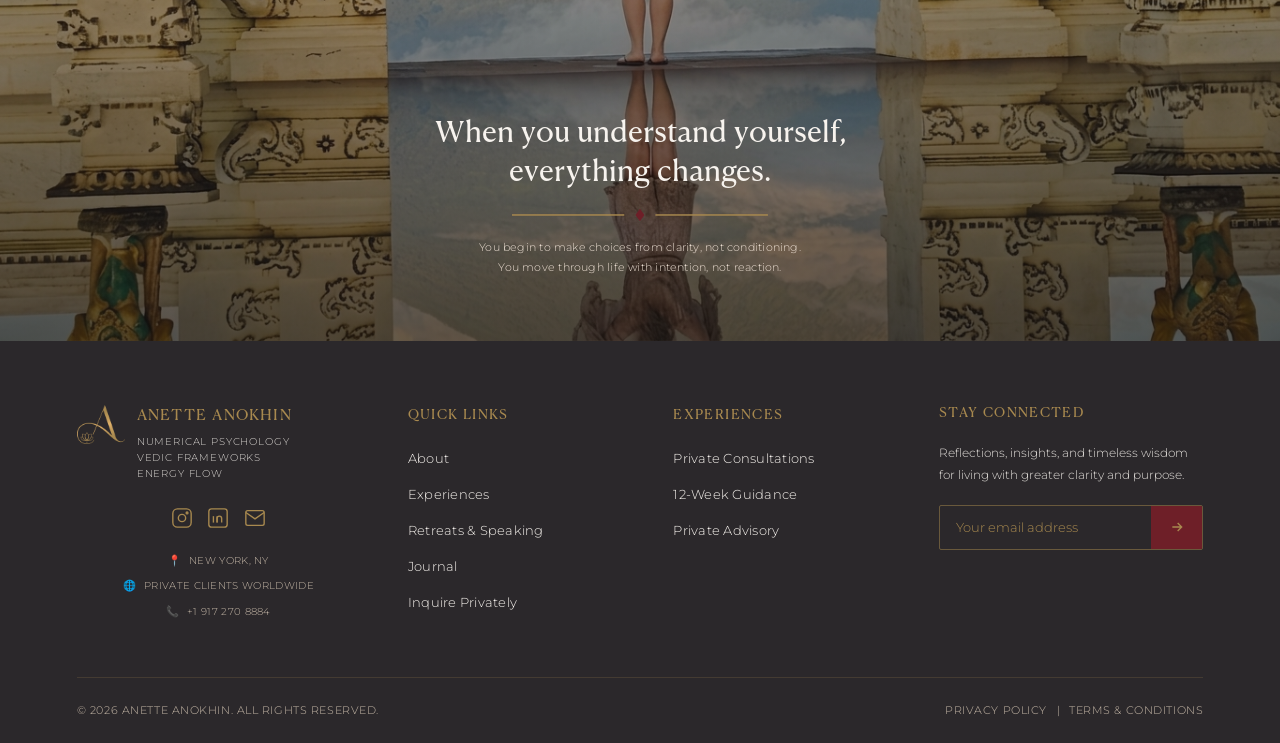
==== commit d78b6519: "idk just editing" ====
--- a/index.html
+++ b/index.html
@@ -241,9 +241,9 @@
                     </svg>
                 </button>
                 <ul class="footer-links montserrat footer-accordion-content">
-                    <li><a href="#privateconsultationsection">Private Consultations</a></li>
-                    <li><a href="#">12-Week Guidance</a></li>
-                    <li><a href="#">Private Advisory</a></li>
+                    <li><a href="inquiry.html?service=private-consultation">Private Consultations</a></li>
+                    <li><a href="inquiry.html?service=12-week-guidance">12-Week Guidance</a></li>
+                    <li><a href="inquiry.html?service=private-advisory">Private Advisory</a></li>
                 </ul>
             </div>
 
--- a/style.css
+++ b/style.css
@@ -80,6 +80,11 @@
 }
 
 a.navbar-brand:hover {
+    color: #A8894F;
+}
+
+.navbar-nav .nav-link.active,
+.navbar-nav .nav-link.show {
     color: #A8894F;
 }
 
@@ -235,8 +240,6 @@
     max-width: 100%;
     z-index: 20;
     background-color: transparent;
-    padding-top: 1.25rem;
-    padding-bottom: 1.25rem;
     box-sizing: border-box;
 }
 
@@ -1046,4 +1049,777 @@
     }
 }
 
-/* legal pages end */+/* legal pages end */
+
+/* =========================================================
+   ABOUT PAGE
+   ========================================================= */
+
+.about-page .hero-wrapper {
+    position: relative;
+}
+
+
+/* =========================================================
+   DESKTOP HERO
+   ========================================================= */
+
+@media (min-width: 992px) {
+
+    /*
+       FORCE the navbar to sit ON TOP of the hero.
+       This is the important part that was missing.
+    */
+
+        .about-page .hero-navbar {
+            background: linear-gradient(to bottom,
+                    rgba(0, 0, 0, 0.55) 0%,
+                    rgba(0, 0, 0, 0.25) 70%,
+                    rgba(0, 0, 0, 0) 100%);
+            backdrop-filter: none;
+            -webkit-backdrop-filter: none;
+        }
+
+                .about-page .hero-navbar .nav-link,
+                .about-page .hero-navbar .navbar-brand {
+                    text-shadow: 0 1px 6px rgba(0, 0, 0, 0.8);
+                }
+    /*
+       Make the hero begin at the very top of the page,
+       underneath the transparent navbar.
+    */
+
+    .about-page .hero {
+        position: relative;
+        min-height: 90vh;
+        margin-top: 0;
+    }
+
+
+    /*
+       SHIFT ANETTE'S FACE TO THE RIGHT.
+
+       45% moves the image content toward the RIGHT
+       compared with the previous 60%.
+
+       You can later try 40% or 50% if you want to
+       fine-tune it.
+    */
+
+    .about-page .hero-bg {
+        background-position: 95% 60%;
+    }
+
+
+    /*
+       KEEP THE DARK FADE.
+    */
+
+    .about-page .hero-overlay {
+        display: block;
+    }
+
+
+    /*
+       THE MOBILE PORTRAIT MUST NEVER APPEAR ON DESKTOP.
+    */
+
+    .about-page .about-mobile-image {
+        display: none !important;
+    }
+
+
+    /*
+       NAVIGATION NEEDS TO STAY VISIBLE OVER THE IMAGE.
+    */
+
+    .about-page .hero-navbar .nav-link {
+        color: #F5F1E8;
+    }
+
+    .about-page .hero-navbar .nav-link.active {
+        color: #F5F1E8;
+    }
+
+    .about-page .hero-navbar .nav-link:hover {
+        color: #A8894F;
+    }
+
+
+    /*
+       About text.
+    */
+
+    .about-page .hero-content {
+        position: relative;
+        z-index: 5;
+
+        max-width: 680px;
+
+        padding-left: 6%;
+        padding-top: 10rem;
+        padding-bottom: 4rem;
+    }
+
+
+    .about-page .about-copy {
+        max-width: 610px;
+        font-size: 0.82rem;
+        line-height: 1.8;
+        margin-bottom: 1rem;
+    }
+
+}
+
+
+/* =========================================================
+   MOBILE
+   ========================================================= */
+
+@media (max-width: 991.98px) {
+
+    /*
+       Mobile navbar remains over the top.
+    */
+
+    .about-page .hero-navbar {
+        position: absolute !important;
+        top: 0;
+        left: 0;
+        width: 100%;
+        z-index: 100;
+
+        background: transparent;
+    }
+
+
+    /*
+       No desktop background image on phone.
+    */
+
+    .about-page .hero-bg {
+        display: none !important;
+    }
+
+
+    /*
+       No desktop fade on phone.
+    */
+
+    .about-page .hero-overlay {
+        display: none !important;
+    }
+
+
+    /*
+       Dark mobile hero.
+    */
+
+    .about-page .hero {
+        min-height: 0;
+        display: block;
+        margin-top: 0;
+        background-color: #2B282B;
+    }
+
+
+    /*
+       Mobile content.
+    */
+
+    .about-page .hero-content {
+        max-width: 100%;
+
+        padding-left: 6%;
+        padding-right: 6%;
+
+        padding-top: 7.5rem;
+        padding-bottom: 4rem;
+    }
+
+
+    /*
+       Mobile headline.
+    */
+
+    .about-page .hero-headline {
+        font-size: 2rem;
+        line-height: 1.2;
+        margin-bottom: 1.5rem;
+    }
+
+
+    /*
+       MOBILE PORTRAIT.
+
+       This is the ONLY place where this image appears
+       as a separate image.
+
+       It sits directly beneath "everyday life."
+    */
+
+    .about-page .about-mobile-image {
+        display: block !important;
+
+        width: 100%;
+        max-width: 100%;
+        height: auto;
+
+        margin: 1.5rem 0 2.25rem;
+
+        object-fit: cover;
+    }
+
+
+    /*
+       About paragraphs.
+    */
+
+    .about-page .about-copy {
+        max-width: 100%;
+
+        font-size: 0.77rem;
+        line-height: 1.7;
+
+        margin-bottom: 1rem;
+    }
+
+}
+
+
+/* =========================================================
+   SMALL PHONES
+   ========================================================= */
+
+@media (max-width: 420px) {
+
+    .about-page .hero-content {
+        padding-left: 6%;
+        padding-right: 6%;
+
+        padding-top: 7rem;
+        padding-bottom: 3rem;
+    }
+
+
+    .about-page .hero-headline {
+        font-size: 1.6rem;
+        line-height: 1.22;
+    }
+
+
+    .about-page .about-mobile-image {
+        margin-top: 1.25rem;
+        margin-bottom: 2rem;
+    }
+
+
+    .about-page .about-copy {
+        font-size: 0.73rem;
+        line-height: 1.65;
+    }
+
+}
+
+/* about me hero end */
+
+/* about story section start */
+
+.about-story {
+    background-color: #F7F3EE;
+    padding: 6rem 6%;
+}
+
+.about-story-inner {
+    max-width: 760px;
+    margin: 0 auto;
+}
+
+.about-story-intro {
+    font-size: 1.5rem;
+    line-height: 1.55;
+    margin-bottom: 2.5rem;
+}
+
+.about-story-inner p:not(.about-story-intro) {
+    font-size: 0.95rem;
+    line-height: 1.9;
+    margin-bottom: 1.6rem;
+}
+
+.about-story-inner p:last-child {
+    margin-bottom: 0;
+}
+
+@media (max-width: 991.98px) {
+    .about-story {
+        padding: 3.5rem 7% 4rem;
+    }
+
+    .about-story-intro {
+        font-size: 1.15rem;
+        margin-bottom: 1.75rem;
+    }
+
+    .about-story-inner p:not(.about-story-intro) {
+        font-size: 0.82rem;
+        line-height: 1.8;
+        margin-bottom: 1.3rem;
+    }
+}
+/* about story section end */
+
+/* =========================================================
+   EXPERIENCE PAGE
+   ========================================================= */
+
+.experience-page {
+    background-color: #EBDED2;
+}
+
+/* --- solid cream navbar variant --- */
+
+.exp-navbar {
+    background-color: #EBDED2;
+    padding-top: 1.1rem;
+    padding-bottom: 1.1rem;
+    border-bottom: 1px solid rgba(168, 137, 79, 0.2);
+}
+
+.exp-nav-link {
+    color: #2B282B !important;
+}
+
+.exp-nav-link:hover,
+.exp-nav-link.active {
+    color: #A8894F !important;
+}
+
+.exp-line {
+    background-color: #6E1F28 !important;
+}
+
+/* --- hero --- */
+
+.exp-hero {
+    position: relative;
+    min-height: 65vh;
+    display: flex;
+    align-items: center;
+    overflow: hidden;
+}
+
+.exp-hero-bg {
+    position: absolute;
+    inset: 0;
+    background-size: cover;
+    background-position: center 30%;
+    z-index: 1;
+}
+
+/* fades on BOTH sides, per your note */
+.exp-hero-overlay {
+    position: absolute;
+    inset: 0;
+    z-index: 2;
+    background: linear-gradient(to right,
+            rgba(20, 18, 19, 0.9) 0%,
+            rgba(20, 18, 19, 0.35) 28%,
+            rgba(20, 18, 19, 0) 48%,
+            rgba(20, 18, 19, 0) 62%,
+            rgba(20, 18, 19, 0.55) 85%,
+            rgba(20, 18, 19, 0.9) 100%);
+}
+
+.exp-hero-content {
+    position: relative;
+    z-index: 3;
+    max-width: 620px;
+    padding: 3rem 6%;
+}
+
+.exp-breadcrumb {
+    font-size: 0.7rem;
+    letter-spacing: 0.12em;
+    color: #A8894F;
+    margin-bottom: 1rem;
+}
+
+.exp-hero-title {
+    font-size: 2.6rem;
+    line-height: 1.2;
+    margin-bottom: 1.25rem;
+}
+
+.exp-hero-divider {
+    width: 50px;
+    height: 2px;
+    background-color: #A8894F;
+    margin-bottom: 1.5rem;
+}
+
+.exp-hero-copy {
+    font-size: 0.92rem;
+    line-height: 1.8;
+    color: #EBDED2;
+    margin-bottom: 1.5rem;
+}
+
+.exp-hero-worldwide {
+    font-size: 0.75rem;
+    letter-spacing: 0.08em;
+    color: #C6B8A8;
+}
+
+.exp-globe {
+    margin-right: 0.4rem;
+}
+
+/* --- divider row --- */
+
+.exp-divider-row {
+    text-align: center;
+    padding: 2.5rem 6%;
+    background-color: #F7F3EE;
+}
+
+.exp-divider-img {
+    width: clamp(140px, 20vw, 220px);
+    margin: 0 auto;
+}
+
+/* --- service rows --- */
+
+.exp-service {
+    display: flex;
+    align-items: stretch;
+    min-height: 480px;
+}
+
+.exp-service-ivory {
+    background-color: #F7F3EE;
+}
+
+.exp-service-sand {
+    background-color: #EBDED2;
+}
+
+.exp-service-reverse {
+    flex-direction: row-reverse;
+}
+
+.exp-service-image {
+    flex: 1;
+    background-size: cover;
+    background-position: center;
+}
+
+.exp-service-text {
+    flex: 1;
+    padding: 4rem 5%;
+    display: flex;
+    flex-direction: column;
+    justify-content: center;
+}
+
+.exp-service-num {
+    display: flex;
+    align-items: center;
+    gap: 0.75rem;
+    font-size: 0.8rem;
+    letter-spacing: 0.1em;
+    margin-bottom: 0.75rem;
+}
+
+.exp-num-line {
+    display: inline-block;
+    width: 32px;
+    height: 1px;
+    background-color: #A8894F;
+}
+
+.exp-service-text h2 {
+    font-size: 1.7rem;
+    margin-bottom: 1.25rem;
+}
+
+.exp-service-text p {
+    font-size: 0.9rem;
+    line-height: 1.8;
+    margin-bottom: 1.1rem;
+}
+
+.exp-italic {
+    font-style: italic;
+    color: #6B6560;
+}
+
+.exp-covers-line {
+    margin-top: 0.5rem;
+}
+
+.exp-list {
+    list-style: none;
+    padding: 0;
+    margin-bottom: 1.1rem;
+}
+
+.exp-list li {
+    font-size: 0.9rem;
+    line-height: 1.9;
+    padding-left: 1.2rem;
+    position: relative;
+}
+
+.exp-list li::before {
+    content: "";
+    position: absolute;
+    left: 0;
+    top: 0.65em;
+    width: 5px;
+    height: 5px;
+    background-color: #A8894F;
+    border-radius: 50%;
+}
+
+.exp-service-hr {
+    border: none;
+    border-top: 1px solid rgba(168, 137, 79, 0.35);
+    width: 40px;
+    margin: 0.5rem 0 1.25rem;
+}
+
+.exp-inquire-link {
+    display: inline-flex;
+    align-items: center;
+    gap: 0.5rem;
+    font-size: 0.75rem;
+    letter-spacing: 0.08em;
+    color: #A8894F;
+    text-decoration: none;
+    transition: color 0.25s ease;
+}
+
+.exp-inquire-link svg {
+    width: 15px;
+    height: 15px;
+    stroke: #A8894F;
+    transition: stroke 0.25s ease;
+}
+
+.exp-inquire-link:hover {
+    color: #6E1F28;
+}
+
+.exp-inquire-link:hover svg {
+    stroke: #6E1F28;
+}
+
+/* --- thick section dividers --- */
+
+.exp-thick-divider {
+    height: 3px;
+    background: linear-gradient(to right, transparent, #A8894F 20%, #A8894F 80%, transparent);
+}
+
+/* --- closing quote section (darker beige, per brand palette) --- */
+
+.exp-quote {
+    background-color: #E3D2BC;
+    text-align: center;
+    padding: 5rem 6%;
+}
+
+.exp-quote-divider {
+    width: clamp(160px, 22vw, 260px);
+    margin: 0 auto 2rem;
+}
+
+.exp-quote p {
+    font-size: 1.3rem;
+    line-height: 1.7;
+    color: #2B282B;
+}
+
+/* --- responsive: phone --- */
+
+@media (max-width: 991.98px) {
+
+    .exp-service,
+    .exp-service-reverse {
+        flex-direction: column;
+        min-height: 0;
+    }
+
+    .exp-service-02 .exp-service-image {
+        order: 1;
+    }
+    
+    .exp-service-02 .exp-service-text {
+        order: 2;
+    }
+
+    .exp-service-image {
+        min-height: 280px;
+    }
+
+    .exp-service-text {
+        padding: 3rem 7%;
+    }
+
+    .exp-nav-link {
+        color: #F7F3EE !important;
+    }
+    
+    .exp-nav-link:hover,
+    .exp-nav-link.active {
+        color: #A8894F !important;
+    }
+
+}
+
+/* experience page end */
+
+/* inquiry page start */
+
+.inquiry-hero {
+    background-color: #F7F3EE;
+    min-height: 70vh;
+    display: flex;
+    align-items: center;
+}
+
+.inquiry-hero-inner {
+    display: flex;
+    justify-content: center;
+    align-items: center;
+    gap: 4rem;
+    max-width: 1100px;
+    width: 100%;
+    margin: 0 auto;
+    padding: 3rem 6%;
+}
+
+.inquiry-hero-content {
+    flex: 1;
+    text-align: center;
+    max-width: 420px;
+}
+
+.inquiry-hero-content h1 {
+    font-size: 1.9rem;
+    margin-bottom: 1.25rem;
+}
+
+.inquiry-divider {
+    width: 90px;
+    margin: 1.1rem auto;
+}
+
+.inquiry-intro-text {
+    font-size: 0.85rem;
+    line-height: 1.8;
+}
+
+.inquiry-quote {
+    font-size: 1.15rem;
+    line-height: 1.45;
+}
+
+.inquiry-confidence {
+    font-size: 0.7rem;
+    letter-spacing: 0.08em;
+}
+
+.inquiry-form-wrap {
+    flex: 1;
+    max-width: 420px;
+    background-color: #FFFFFF;
+    padding: 2rem;
+    border-radius: 4px;
+    box-shadow: 0 10px 40px rgba(43, 40, 43, 0.08);
+}
+
+.inquiry-field {
+    margin-bottom: 1rem;
+}
+
+.inquiry-field input,
+.inquiry-field select,
+.inquiry-field textarea {
+    width: 100%;
+    padding: 0.85rem 1rem;
+    border: 1px solid rgba(168, 137, 79, 0.4);
+    border-radius: 2px;
+    font-size: 0.72rem;
+    letter-spacing: 0.04em;
+    color: #2B282B;
+    background-color: #FFFFFF;
+    box-sizing: border-box;
+}
+
+.inquiry-field input::placeholder,
+.inquiry-field textarea::placeholder {
+    color: #A8894F;
+}
+
+.inquiry-field select {
+    color: #A8894F;
+}
+
+.inquiry-field textarea {
+    resize: vertical;
+}
+
+.inquiry-submit {
+    width: 100%;
+    background-color: #6E1F28;
+    color: #F7F3EE;
+    border: none;
+    padding: 0.85rem;
+    font-size: 0.75rem;
+    letter-spacing: 0.1em;
+    border-radius: 2px;
+    cursor: pointer;
+    transition: background-color 0.25s ease;
+}
+
+.inquiry-submit:hover {
+    background-color: #58171f;
+}
+
+#inquiry-message {
+    font-size: 0.8rem;
+    margin-top: 1rem;
+    text-align: center;
+    display: none;
+}
+
+#inquiry-message.success {
+    color: #A8894F;
+    display: block;
+}
+
+#inquiry-message.error {
+    color: #6E1F28;
+    display: block;
+}
+
+@media (max-width: 991.98px) {
+    .inquiry-hero {
+        min-height: 0;
+        padding-top: 6rem;
+    }
+
+    .inquiry-hero-inner {
+        flex-direction: column;
+        padding: 2rem 7% 3rem;
+    }
+
+    .inquiry-hero-content,
+    .inquiry-form-wrap {
+        max-width: 100%;
+    }
+}
+
+/* inquiry page end */
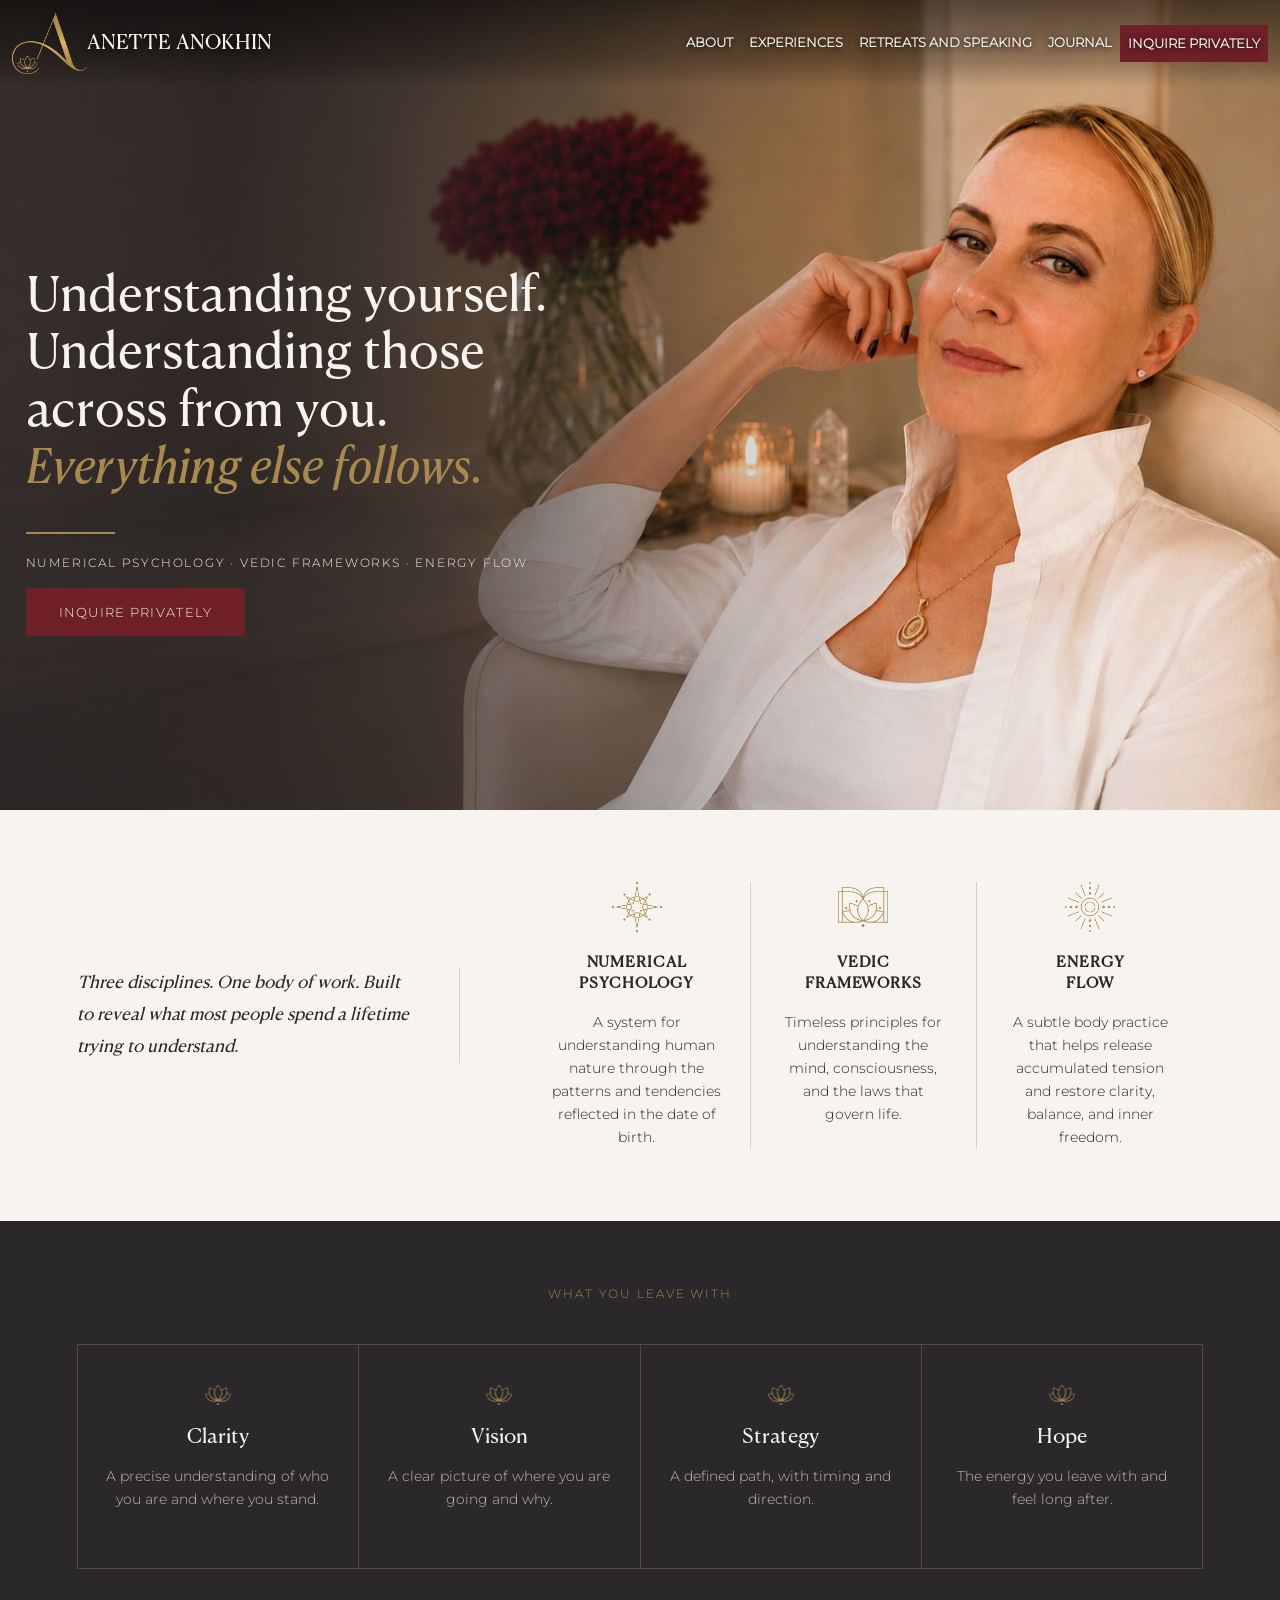
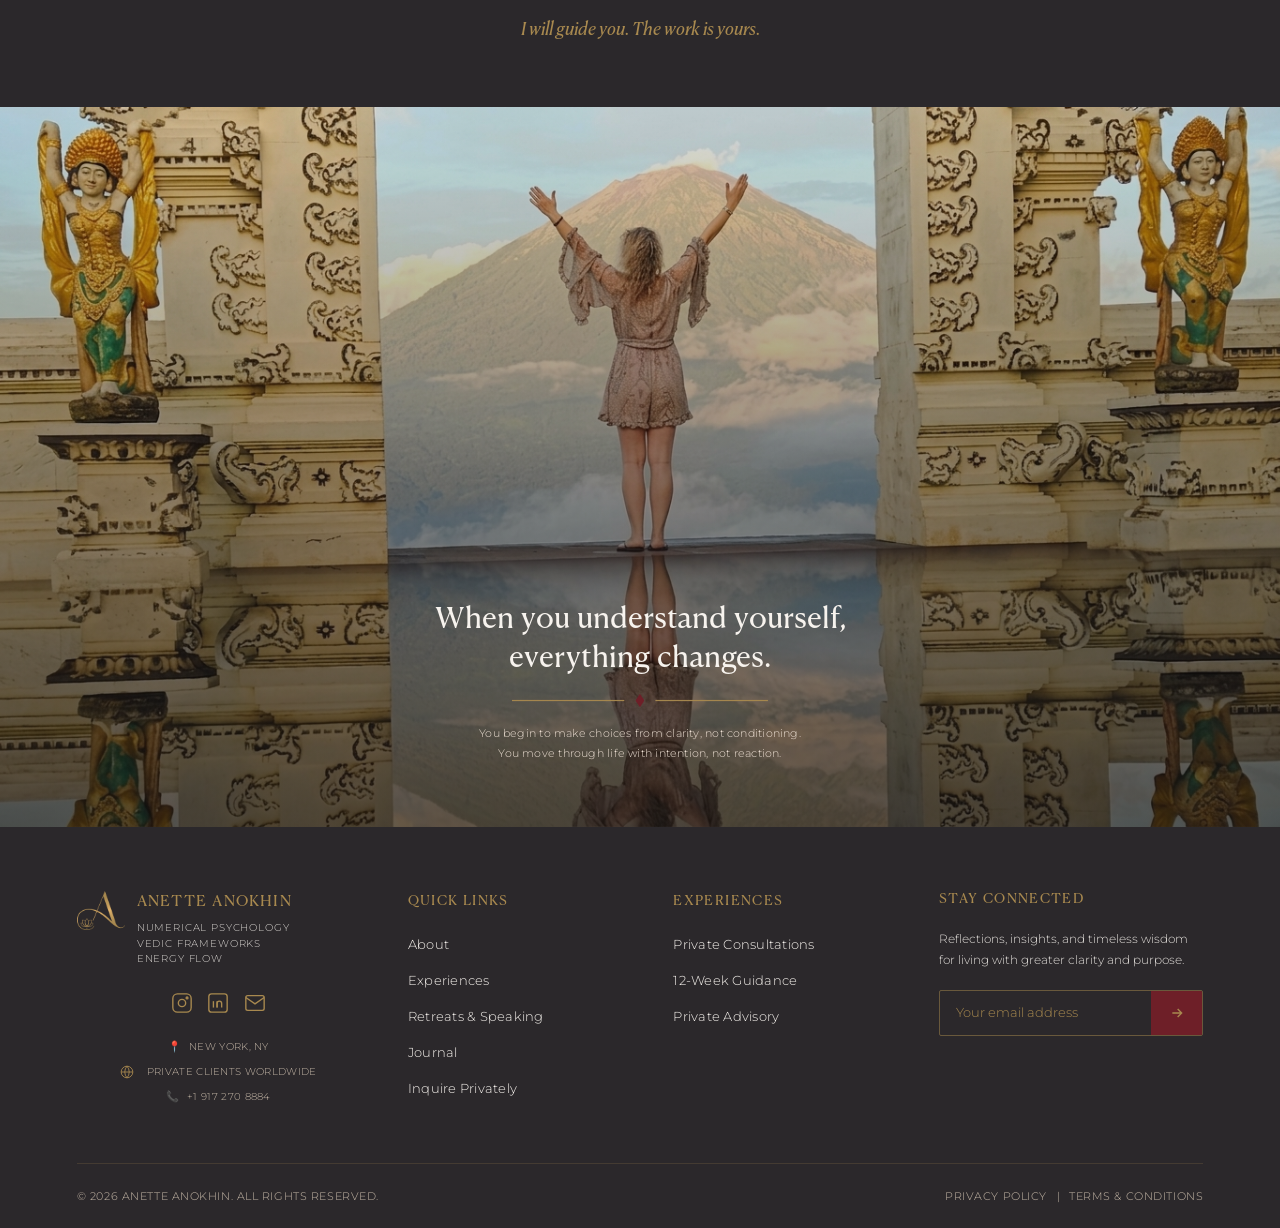
==== commit c5b90816: "ok i think i am done done finally" ====
--- a/index.html
+++ b/index.html
@@ -68,7 +68,7 @@
                     <span class="canela-italic antique-gold">Everything else follows.</span>
                 </h1>
 
-                <img src="images/logoFiles/16.png" class="hero-goldBar">
+                <div class="hero-goldBar"></div>
 
                 <p class="hero-eyebrow montserrat ivory-veil">
                     <!-- TODO: small label line, e.g. NUMERICAL PSYCHOLOGY • VEDIC FRAMEWORKS • ENERGY FLOW -->
@@ -76,7 +76,7 @@
                         class="antique-gold">•</span> ENERGY FLOW
                 </p>
 
-                <a href="#inquire" class="btn hero-btn red-crimson-bg ivory-veil montserrat">
+                <a href="inquiry.html" class="btn hero-btn red-crimson-bg ivory-veil montserrat">
                     <!-- TODO: button label -->
                     INQUIRE PRIVATELY
                 </a>
@@ -92,7 +92,7 @@
         <div class="about-inner">
 
             <!-- intro paragraph -->
-            <div class="about-text montserrat soft-charcoal fw-bolder">
+            <div class="about-text canela soft-charcoal">
                 <p>Three disciplines. One body of work. Built to reveal what most people spend a lifetime trying to
                     understand.</p>
             </div>
@@ -138,6 +138,45 @@
         </div>
     </section>
     <!-- about/intro section end -->
+
+    <!-- what you leave with section start -->
+    <section class="leave-with-section">
+        <p class="leave-with-label montserrat antique-gold">WHAT YOU LEAVE WITH</p>
+
+        <div class="leave-with-grid">
+
+            <div class="leave-with-card">
+                <img src="images/logoFiles/14.png" alt="" class="leave-with-icon">
+                <h3 class="canela ivory-veil">Clarity</h3>
+                <p class="montserrat stone-taupe">A precise understanding of who you are and where you stand.</p>
+            </div>
+
+            <div class="leave-with-card">
+                <img src="images/logoFiles/14.png" alt="" class="leave-with-icon">
+                <h3 class="canela ivory-veil">Vision</h3>
+                <p class="montserrat stone-taupe">A clear picture of where you are going and why.</p>
+            </div>
+
+            <div class="leave-with-card">
+                <img src="images/logoFiles/14.png" alt="" class="leave-with-icon">
+                <h3 class="canela ivory-veil">Strategy</h3>
+                <p class="montserrat stone-taupe">A defined path, with timing and direction.</p>
+            </div>
+
+            <div class="leave-with-card">
+                <img src="images/logoFiles/14.png" alt="" class="leave-with-icon">
+                <h3 class="canela ivory-veil">Hope</h3>
+                <p class="montserrat stone-taupe">The energy you leave with and feel long after.</p>
+            </div>
+
+        </div>
+
+        <p class="leave-with-quote canela-italic antique-gold">
+            I will guide you. The work is yours.
+        </p>
+    </section>
+    <!-- what you leave with section end -->
+
 
     <!-- quote banner section start -->
     <section class="quote-banner">
@@ -208,7 +247,12 @@
 
                 <div class="footer-contact montserrat">
                     <p><span class="antique-gold">📍</span> NEW YORK, NY</p>
-                    <p><span class="antique-gold">🌐</span> PRIVATE CLIENTS WORLDWIDE</p>
+                    <p><span class="antique-gold"><svg class="globe-icon" viewBox="0 0 24 24" fill="none"
+                                stroke="#A8894F" stroke-width="1.5">
+                                <circle cx="12" cy="12" r="10" />
+                                <line x1="2" y1="12" x2="22" y2="12" />
+                                <path d="M12 2a15 15 0 0 1 0 20 15 15 0 0 1 0-20z" />
+                            </svg></span> PRIVATE CLIENTS WORLDWIDE</p>
                     <p><span class="antique-gold">📞</span> +1 917 270 8884</p>
                 </div>
             </div>
@@ -241,9 +285,9 @@
                     </svg>
                 </button>
                 <ul class="footer-links montserrat footer-accordion-content">
-                    <li><a href="inquiry.html?service=private-consultation">Private Consultations</a></li>
-                    <li><a href="inquiry.html?service=12-week-guidance">12-Week Guidance</a></li>
-                    <li><a href="inquiry.html?service=private-advisory">Private Advisory</a></li>
+                    <li><a href="experience.html#private-consultations">Private Consultations</a></li>
+                    <li><a href="experience.html#12-week-guidance">12-Week Guidance</a></li>
+                    <li><a href="experience.html#private-advisory">Private Advisory</a></li>
                 </ul>
             </div>
 
--- a/style.css
+++ b/style.css
@@ -1,3 +1,7 @@
+html {
+    scroll-behavior: smooth;
+}
+
 /* fonts start */
 
 @font-face {
@@ -193,9 +197,11 @@
 }
 
 .hero-goldBar {
-    width: 20%;
+    width: 15%;
+    height: 2px;
+    background-color: #A8894F;
     margin-top: 1rem;
-    margin-bottom: 1rem;
+    margin-bottom: 1.25rem;
 }
 
 @media (max-width: 991.98px) {
@@ -219,7 +225,7 @@
         width: 100%;
         border-right: none !important;
         padding-right: 0 !important;
-        text-align: center;
+        text-align: left;
         margin: 0 auto;
     }
 
@@ -268,13 +274,12 @@
     inset: 0;
     z-index: 2;
     background: linear-gradient(to right,
-            #161415 0%,
-            #161415 34%,
-            rgba(22, 20, 21, 0.85) 42%,
-            rgba(22, 20, 21, 0.6) 50%,
-            rgba(22, 20, 21, 0.35) 58%,
-            rgba(22, 20, 21, 0.15) 66%,
-            rgba(22, 20, 21, 0) 76%);
+            rgba(43, 40, 43, 0.75) 0%,
+            rgba(43, 40, 43, 0.65) 30%,
+            rgba(43, 40, 43, 0.45) 45%,
+            rgba(43, 40, 43, 0.2) 58%,
+            rgba(43, 40, 43, 0.05) 70%,
+            rgba(43, 40, 43, 0) 82%);
 }
 
 
@@ -348,7 +353,6 @@
     .hero-headline {
         font-size: 2rem;
     }
-
     /* on small screens the gradient needs to cover more of the image
        so text stays readable regardless of what's in the photo */
     .hero-overlay {
@@ -415,7 +419,6 @@
     gap: 4rem;
     max-width: 1300px;
     margin: 0 auto;
-    font-weight: bold;
 }
 
 .about-text {
@@ -423,7 +426,7 @@
     order: 1;
     align-items: center;
     justify-content: center;
-    text-align: center;
+    text-align: left;
     border-right: 1px solid rgba(168, 137, 79, 0.35);
     padding-right: 3rem;
 }
@@ -432,6 +435,7 @@
     font-size: 1.05rem;
     line-height: 1.9;
     margin: 0;
+    font-style: italic;
 }
 
 .about-categories {
@@ -520,6 +524,10 @@
         font-size: 0.68rem;
         line-height: 1.5;
     }
+
+    .about-text {
+        text-align: center;
+    }
 }
 
 @media (max-width: 420px) {
@@ -542,6 +550,81 @@
 }
 
 /* about/intro section end */
+
+/* what you leave with section start */
+
+.leave-with-section {
+    background-color: #2B282B;
+    padding: 4rem 6%;
+    text-align: center;
+}
+
+.leave-with-label {
+    font-size: 0.78rem;
+    letter-spacing: 0.15em;
+    margin-bottom: 2.5rem;
+}
+
+.leave-with-grid {
+    display: flex;
+    max-width: 1200px;
+    margin: 0 auto 3rem;
+    border: 1px solid rgba(168, 137, 79, 0.35);
+}
+
+.leave-with-card {
+    flex: 1;
+    padding: 2.5rem 1.75rem;
+    border-left: 1px solid rgba(168, 137, 79, 0.35);
+}
+
+.leave-with-card:first-child {
+    border-left: none;
+}
+
+.leave-with-icon {
+    width: 26px;
+    height: auto;
+    margin: 0 auto 1.25rem;
+    display: block;
+}
+
+.leave-with-card h3 {
+    font-size: 1.25rem;
+    margin-bottom: 1rem;
+}
+
+.leave-with-card p {
+    font-size: 0.85rem;
+    line-height: 1.7;
+}
+
+.leave-with-quote {
+    font-size: 1.1rem;
+    margin: 0;
+}
+
+/* responsive: phone screens */
+@media (max-width: 991.98px) {
+    .leave-with-section {
+        padding: 3rem 7%;
+    }
+
+    .leave-with-grid {
+        flex-direction: column;
+    }
+
+    .leave-with-card {
+        border-left: none;
+        border-top: 1px solid rgba(168, 137, 79, 0.35);
+        padding: 2rem 1.5rem;
+    }
+
+    .leave-with-card:first-child {
+        border-top: none;
+    }
+}
+/* what you leave with section end */
 
 /* quote banner section start */
 
@@ -637,6 +720,12 @@
 /* quote banner section end */
 
 /* footer start */
+.globe-icon {
+    width: 14px;
+    height: 14px;
+    vertical-align: middle;
+    margin-right: 0.3rem;
+}
 
 .site-footer {
     background-color: #2B282B;
@@ -1452,7 +1541,7 @@
 }
 
 .exp-hero-divider {
-    width: 50px;
+    width: 15%;
     height: 2px;
     background-color: #A8894F;
     margin-bottom: 1.5rem;
@@ -1552,6 +1641,7 @@
 .exp-italic {
     font-style: italic;
     color: #6B6560;
+    font-size: 0.7rem !important;
 }
 
 .exp-covers-line {
@@ -1712,7 +1802,7 @@
 }
 
 .inquiry-divider {
-    width: 90px;
+    width: 170px;
     margin: 1.1rem auto;
 }
 
@@ -1822,4 +1912,718 @@
     }
 }
 
-/* inquiry page end */+/* inquiry page end */
+
+/* retreats hero start */
+
+.retreats-hero {
+    position: relative;
+    min-height: 90vh;
+    display: flex;
+    align-items: center;
+    overflow: hidden;
+    width: 100%;
+}
+
+.retreats-hero-bg {
+    position: absolute;
+    inset: 0;
+    background-size: cover;
+    background-position: center 30%;
+    z-index: 1;
+}
+
+.retreats-hero-overlay {
+    position: absolute;
+    inset: 0;
+    z-index: 2;
+    background: linear-gradient(to right,
+                rgba(43, 40, 43, 0.75) 0%,
+                rgba(43, 40, 43, 0.65) 22%,
+                rgba(43, 40, 43, 0.45) 32%,
+                rgba(43, 40, 43, 0.2) 42%,
+                rgba(43, 40, 43, 0.05) 52%,
+                rgba(43, 40, 43, 0) 62%);
+}
+
+.retreats-hero-content {
+    position: relative;
+    z-index: 3;
+    max-width: 480px;
+    padding-left: 6%;
+    padding-top: 6rem;
+}
+
+.retreats-hero-headline {
+    font-size: 2.6rem;
+    line-height: 1.25;
+    margin-bottom: 1.25rem;
+}
+
+.retreats-hero-divider {
+    width: 15%;
+    height: 2px;
+    background-color: #A8894F;
+    margin-bottom: 1.25rem;
+}
+
+.retreats-hero-subtext {
+    font-size: 1rem;
+    line-height: 1.6;
+    margin-bottom: 1.75rem;
+}
+
+.retreats-hero-worldwide {
+    font-size: 0.72rem;
+    letter-spacing: 0.1em;
+    margin-bottom: 1.5rem;
+}
+
+.retreats-hero-btn {
+    padding: 0.85rem 2rem;
+    border-radius: 2px;
+    display: inline-block;
+    letter-spacing: 0.1em;
+    font-size: 0.8rem;
+    transition: color 0.25s ease;
+}
+
+.retreats-hero-btn:hover {
+    color: #A8894F;
+    background-color: #6E1F28;
+    border-color: #6E1F28;
+}
+
+/* responsive: phone screens */
+@media (max-width: 991.98px) {
+    .retreats-hero {
+        min-height: 100vh;
+    }
+
+    .retreats-hero-content {
+        max-width: 100%;
+        padding-left: 6%;
+        padding-right: 6%;
+        padding-top: 7.5rem;
+    }
+
+    .retreats-hero-headline {
+        font-size: 1.9rem;
+    }
+
+    .retreats-hero-overlay {
+        background: linear-gradient(to bottom,
+                rgba(22, 20, 21, 0.85) 0%,
+                rgba(22, 20, 21, 0.65) 50%,
+                rgba(22, 20, 21, 0.4) 100%);
+    }
+}
+
+/* retreats navbar text visibility fix */
+
+.hero-wrapper .hero-navbar {
+    background: linear-gradient(to bottom,
+            rgba(0, 0, 0, 0.55) 0%,
+            rgba(0, 0, 0, 0.25) 70%,
+            rgba(0, 0, 0, 0) 100%);
+}
+
+.hero-wrapper .hero-navbar .nav-link,
+.hero-wrapper .hero-navbar .navbar-brand {
+    text-shadow: 0 1px 6px rgba(0, 0, 0, 0.8);
+}
+
+
+
+/* retreats hero end */
+
+/* retreats intro section start */
+
+.retreats-intro {
+    position: relative;
+    background-color: #F7F3EE;
+    padding: 4rem 6% 5rem;
+}
+
+.retreats-intro-fade {
+    position: absolute;
+    top: 0;
+    left: 0;
+    right: 0;
+    height: 35px;
+    background: linear-gradient(to bottom,
+        rgba(22, 20, 21, 0.5) 0%,
+        rgba(22, 20, 21, 0) 100%);
+    z-index: 1;
+}
+
+.retreats-intro-inner {
+    position: relative;
+    z-index: 2;
+    display: flex;
+    align-items: center;
+    gap: 4rem;
+    max-width: 1300px;
+    margin: 20px auto 0;
+}
+
+.retreats-intro-text {
+    flex: 1;
+}
+
+.retreats-intro-text h2 {
+    font-size: 1.75rem;
+    line-height: 1.4;
+    margin-bottom: 1.5rem;
+}
+
+.retreats-intro-divider {
+    width: 150px;
+    margin-bottom: 1.5rem;
+    display: block;
+}
+
+.retreats-intro-text p {
+    font-size: 0.88rem;
+    line-height: 1.85;
+    color: #6B6560;
+}
+
+.retreats-intro-image {
+    flex: 1;
+}
+
+.retreats-intro-image img {
+    width: 100%;
+    height: 100%;
+    max-height: 480px;
+    object-fit: cover;
+    border-radius: 4px;
+    display: block;
+}
+
+/* responsive: phone screens */
+@media (max-width: 991.98px) {
+    .retreats-intro {
+        padding: 4rem 7% 3.5rem;
+    }
+
+    .retreats-intro-inner {
+        flex-direction: column;
+        gap: 2.5rem;
+    }
+
+    .retreats-intro-text h2 {
+        font-size: 1.4rem;
+    }
+
+    .retreats-intro-fade {
+        height: 90px;
+    }
+}
+
+/* retreats intro section end */
+
+/* ways to work together start */
+
+.ways-together {
+    background-color: #F7F3EE;
+    padding: 1rem 6% 6rem;
+}
+
+.ways-together-header {
+    display: flex;
+    align-items: center;
+    justify-content: center;
+    gap: 1.5rem;
+    max-width: 500px;
+    margin: 0 auto 3.5rem;
+}
+
+.ways-together-line {
+    flex: 1;
+    height: 1px;
+    background-color: rgba(168, 137, 79, 0.4);
+}
+
+.ways-together-header h2 {
+    font-size: 0.8rem;
+    letter-spacing: 0.15em;
+    white-space: nowrap;
+    margin: 0;
+}
+
+.ways-together-grid {
+    display: grid;
+    grid-template-columns: 1fr 1fr;
+    gap: 3rem;
+    max-width: 1200px;
+    margin: 0 auto;
+}
+
+.ways-card {
+    background-color: #FFFFFF;
+    border-radius: 4px;
+    overflow: hidden;
+    border: 1px solid rgba(168, 137, 79, 0.2);
+    padding-bottom: 2rem;
+}
+
+.ways-card-image {
+    width: 100%;
+    height: 260px;
+}
+
+.ways-card-image img {
+    width: 100%;
+    height: 100%;
+    object-fit: cover;
+    display: block;
+}
+
+.ways-card-icon {
+    width: 40px;
+    height: 40px;
+    margin: 1.75rem auto 0.5rem 2rem;
+}
+
+.ways-card-icon svg {
+    width: 100%;
+    height: 100%;
+}
+
+.ways-card h3 {
+    font-size: 1.3rem;
+    line-height: 1.35;
+    margin: 1rem 2rem 1rem;
+}
+
+.ways-card p {
+    font-size: 0.88rem;
+    line-height: 1.8;
+    margin: 0 2rem 1.25rem;
+}
+
+.ways-card-list {
+    list-style: none;
+    padding: 0;
+    margin: 0 2rem 1.75rem;
+}
+
+.ways-card-list li {
+    font-size: 0.85rem;
+    line-height: 1.9;
+    padding-left: 1.1rem;
+    position: relative;
+}
+
+.ways-card-list li::before {
+    content: "";
+    position: absolute;
+    left: 0;
+    top: 0.7em;
+    width: 5px;
+    height: 5px;
+    background-color: #A8894F;
+    border-radius: 50%;
+}
+
+.ways-card-link {
+    display: inline-flex;
+    align-items: center;
+    gap: 0.4rem;
+    margin-left: 2rem;
+    font-size: 0.75rem;
+    letter-spacing: 0.08em;
+    color: #A8894F;
+    text-decoration: none;
+    transition: color 0.25s ease;
+}
+
+.ways-card-link:hover {
+    color: #6E1F28;
+}
+
+.ways-together-grid .ways-card:nth-child(1) .ways-card-image img {
+    object-position: center 65%;
+}
+
+.ways-together-grid .ways-card:nth-child(2) .ways-card-image img {
+    object-position: center 15%;
+}
+
+/* responsive: phone screens */
+@media (max-width: 991.98px) {
+    .ways-together {
+        padding: 1rem 7% 4rem;
+    }
+
+    .ways-together-grid {
+        grid-template-columns: 1fr;
+        gap: 2rem;
+    }
+
+    .ways-card-image {
+        height: 200px;
+    }
+
+    .ways-card h3 {
+        font-size: 1.15rem;
+    }
+}
+
+/* retreats closing cta start */
+
+.retreats-cta {
+    position: relative;
+    min-height: 55vh;
+    display: flex;
+    align-items: center;
+    justify-content: center;
+    overflow: hidden;
+}
+
+.retreats-cta-bg {
+    position: absolute;
+    inset: 0;
+    background-size: cover;
+    background-position: center 40%;
+    z-index: 1;
+}
+
+.retreats-cta-overlay {
+    position: absolute;
+    inset: 0;
+    z-index: 2;
+    background: radial-gradient(ellipse at center,
+                rgba(20, 18, 19, 0.75) 0%,
+                rgba(20, 18, 19, 0.6) 40%,
+                rgba(20, 18, 19, 0.4) 100%);
+}
+
+.retreats-cta-content {
+    position: relative;
+    z-index: 3;
+    text-align: center;
+    max-width: 640px;
+    padding: 3rem 6%;
+}
+
+.retreats-cta-content h2 {
+    font-size: 2rem;
+    line-height: 1.35;
+    margin-bottom: 1.25rem;
+}
+
+.retreats-cta-divider {
+    width: 170px;
+    margin: 1rem auto 1rem;
+    display: block;
+}
+
+.retreats-cta-content p {
+    font-size: 0.9rem;
+    line-height: 1.8;
+    margin-bottom: 2rem;
+}
+
+.retreats-cta-btn {
+    padding: 0.85rem 2.5rem;
+    border-radius: 2px;
+    display: inline-block;
+    letter-spacing: 0.1em;
+    font-size: 0.8rem;
+    transition: color 0.25s ease;
+}
+
+.retreats-cta-btn:hover {
+    color: #A8894F;
+    background-color: #6E1F28;
+    border-color: #6E1F28;
+}
+
+/* responsive: phone screens */
+@media (max-width: 991.98px) {
+    .retreats-cta {
+        min-height: 60vh;
+    }
+
+    .retreats-cta-content h2 {
+        font-size: 1.5rem;
+    }
+}
+
+/* retreats closing cta end */
+
+/* journal page start */
+
+.journal-header {
+    background-color: #F7F3EE;
+    text-align: center;
+    padding: 4rem 6% 1rem;
+}
+
+.journal-header h1 {
+    font-size: 3rem;
+    letter-spacing: 0.08em;
+    margin-bottom: 1rem;
+}
+
+.journal-header img,
+.journal-connect-inner img {
+    display: block;
+    margin: 1rem auto 1rem;
+}
+
+.journal-header-divider {
+    width: 60px;
+    height: 1px;
+    background-color: #A8894F;
+    margin: 0 auto 1.5rem;
+}
+
+.journal-header p {
+    font-size: 1.1rem;
+}
+
+.journal-carousel-section {
+    background-color: #F7F3EE;
+    padding: 3rem 6% 2rem;
+}
+
+.journal-carousel-centered {
+    justify-content: center;
+}
+
+.journal-carousel-wrap {
+    display: flex;
+    align-items: center;
+    gap: 1rem;
+    max-width: 1300px;
+    margin: 0 auto;
+}
+
+.journal-carousel {
+    display: flex;
+    gap: 2rem;
+    overflow-x: auto;
+    scroll-snap-type: x mandatory;
+    scrollbar-width: none;
+    flex: 1;
+}
+
+.journal-carousel::-webkit-scrollbar {
+    display: none;
+}
+
+.journal-card {
+    flex: 0 0 calc(33.333% - 1.34rem);
+    scroll-snap-align: start;
+    background-color: #EFE6DA;
+    border-radius: 4px;
+    overflow: hidden;
+    display: flex;
+    flex-direction: column;
+}
+
+.journal-card-image {
+    width: 100%;
+    height: 220px;
+}
+
+.journal-card-image img {
+    width: 100%;
+    height: 100%;
+    object-fit: cover;
+    display: block;
+}
+
+.journal-card-body {
+    padding: 1.75rem;
+}
+
+.journal-card-body h3 {
+    font-size: 1.3rem;
+    line-height: 1.35;
+    margin-bottom: 0.9rem;
+}
+
+.journal-card-divider {
+    width: 40px;
+    height: 1px;
+    background-color: #A8894F;
+    margin-bottom: 1rem;
+}
+
+.journal-card-body p {
+    font-size: 0.85rem;
+    line-height: 1.75;
+    margin-bottom: 1.25rem;
+}
+
+.journal-card-link {
+    font-size: 0.75rem;
+    letter-spacing: 0.08em;
+    color: #A8894F;
+    text-decoration: none;
+    transition: color 0.25s ease;
+}
+
+.journal-card-link:hover {
+    color: #6E1F28;
+}
+
+.journal-nav {
+    flex-shrink: 0;
+    width: 40px;
+    height: 40px;
+    border-radius: 50%;
+    border: 1px solid rgba(168, 137, 79, 0.4);
+    background: none;
+    display: flex;
+    align-items: center;
+    justify-content: center;
+    cursor: pointer;
+}
+
+.journal-nav svg {
+    width: 18px;
+    height: 18px;
+}
+
+.journal-header~* .container-fluid,
+body .navbar .container-fluid {
+    margin-left: 0;
+    margin-right: 0;
+    width: 100%;
+}
+
+html,
+body {
+    overflow-x: hidden;
+    max-width: 100%;
+}
+
+@media (max-width: 991.98px) {
+
+    .journal-carousel-wrap {
+        gap: 0;
+    }
+
+    .journal-card {
+        flex: 0 0 92%;
+    }
+
+    .journal-carousel-centered {
+        justify-content: flex-start;
+    }
+}
+
+@media (max-width: 576px) {
+    .journal-nav {
+        display: none;
+    }
+}
+/* stay connected */
+
+.journal-connect {
+    background-color: #F7F3EE;
+    padding: 0 6% 5rem;
+}
+
+.journal-connect-inner {
+    max-width: 640px;
+    margin: 0 auto;
+    background-color: #EFE6DA;
+    border: 1px solid rgba(168, 137, 79, 0.3);
+    border-radius: 4px;
+    text-align: center;
+    padding: 3rem 2.5rem;
+}
+
+.journal-connect-dot {
+    width: 5px;
+    height: 5px;
+    background-color: #A8894F;
+    border-radius: 50%;
+    margin: 0 auto 1.25rem;
+}
+
+.journal-connect-inner h2 {
+    font-size: 1.9rem;
+    margin-bottom: 1rem;
+}
+
+.journal-connect-inner p {
+    font-size: 0.9rem;
+    line-height: 1.7;
+    margin-bottom: 1.75rem;
+}
+
+.journal-connect-form {
+    display: flex;
+    max-width: 420px;
+    margin: 0 auto;
+    border: 1px solid rgba(168, 137, 79, 0.4);
+    border-radius: 2px;
+    overflow: hidden;
+}
+
+.journal-connect-form input {
+    flex: 1;
+    border: none;
+    padding: 0.85rem 1rem;
+    font-size: 0.85rem;
+    background-color: #F7F3EE;
+}
+
+.journal-connect-form button {
+    background-color: #A8894F;
+    border: none;
+    padding: 0 1.2rem;
+    cursor: pointer;
+}
+
+.journal-connect-form button svg {
+    width: 16px;
+    height: 16px;
+}
+
+#journal-subscribe-message {
+    font-size: 0.8rem;
+    margin-top: 1rem;
+    display: none;
+}
+
+#journal-subscribe-message.success {
+    color: #A8894F;
+    display: block;
+}
+
+#journal-subscribe-message.error {
+    color: #6E1F28;
+    display: block;
+}
+
+.journal-connect-privacy {
+    font-size: 0.82rem;
+    margin-top: 1.25rem;
+    margin-bottom: 0;
+}
+
+/* responsive: phone screens */
+@media (max-width: 991.98px) {
+    .journal-header h1 {
+        font-size: 2rem;
+    }
+
+    .journal-card {
+        flex: 0 0 85%;
+    }
+
+    .journal-connect-inner {
+        padding: 2.5rem 1.5rem;
+    }
+}
+
+/* journal page end */
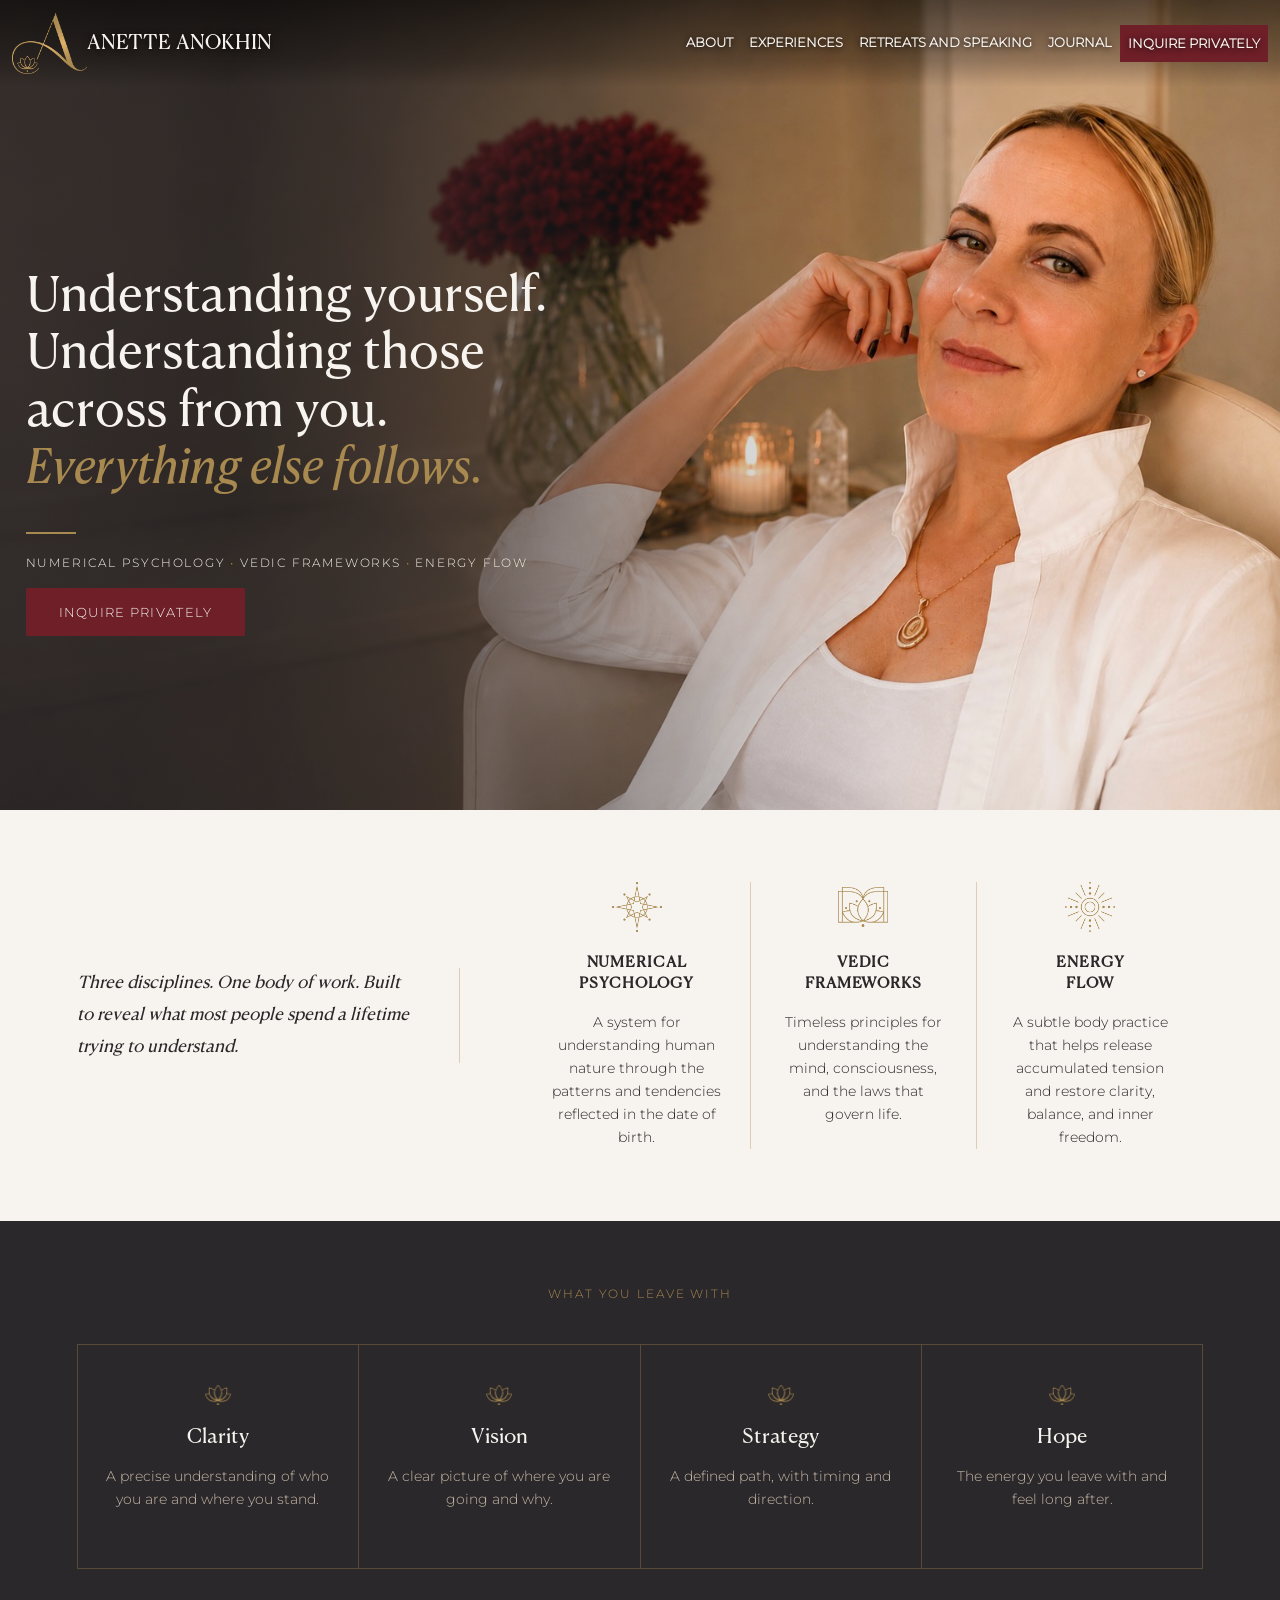
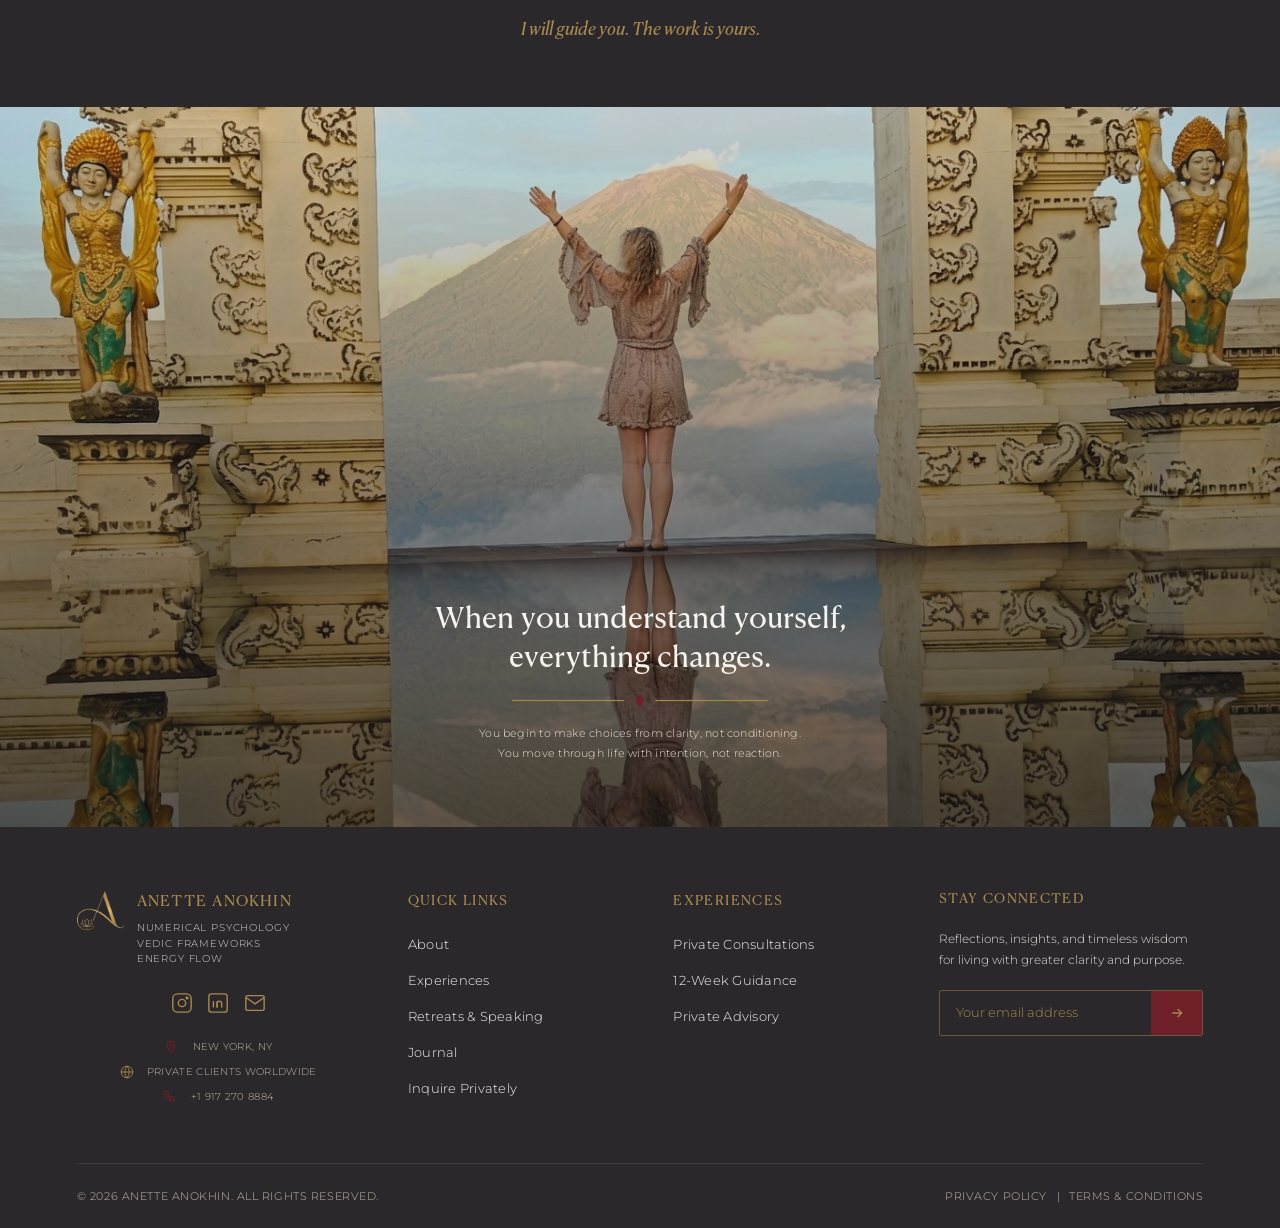
==== commit c37b597e: "fixed all of the icons for the phone and location, i fixed the journal thing and then added what she" ====
--- a/index.html
+++ b/index.html
@@ -246,14 +246,26 @@
                 </div>
 
                 <div class="footer-contact montserrat">
-                    <p><span class="antique-gold">📍</span> NEW YORK, NY</p>
+                    <p>
+                        <svg class="footer-contact-icon" viewBox="0 0 24 24" fill="none" stroke="#6E1F28"
+                            stroke-width="1.8">
+                            <path d="M12 21s-7-7.2-7-12a7 7 0 0 1 14 0c0 4.8-7 12-7 12z" />
+                            <circle cx="12" cy="9" r="2.3" />
+                        </svg>
+                        NEW YORK, NY
+                    </p>
                     <p><span class="antique-gold"><svg class="globe-icon" viewBox="0 0 24 24" fill="none"
                                 stroke="#A8894F" stroke-width="1.5">
                                 <circle cx="12" cy="12" r="10" />
                                 <line x1="2" y1="12" x2="22" y2="12" />
                                 <path d="M12 2a15 15 0 0 1 0 20 15 15 0 0 1 0-20z" />
                             </svg></span> PRIVATE CLIENTS WORLDWIDE</p>
-                    <p><span class="antique-gold">📞</span> +1 917 270 8884</p>
+                    <p><svg class="footer-contact-icon" viewBox="0 0 24 24" fill="none" stroke="#6E1F28"
+                            stroke-width="1.8">
+                            <path
+                                d="M6 2h4l2 5-2.5 1.5a11 11 0 0 0 5 5L16 11l5 2v4a2 2 0 0 1-2 2C10 19 3 12 3 4a2 2 0 0 1 2-2z" />
+                        </svg>
+                        +1 917 270 8884</p>
                 </div>
             </div>
 
--- a/style.css
+++ b/style.css
@@ -197,7 +197,7 @@
 }
 
 .hero-goldBar {
-    width: 15%;
+    width: 50px;
     height: 2px;
     background-color: #A8894F;
     margin-top: 1rem;
@@ -543,10 +543,6 @@
     .about-category h3 {
         font-size: 0.6rem;
     }
-
-    .about-category p {
-        display: none;
-    }
 }
 
 /* about/intro section end */
@@ -725,6 +721,14 @@
     height: 14px;
     vertical-align: middle;
     margin-right: 0.3rem;
+}
+
+.footer-contact-icon {
+    width: 14px;
+    height: 14px;
+    vertical-align: middle;
+    margin-right: 0.4rem;
+    flex-shrink: 0;
 }
 
 .site-footer {
@@ -1541,7 +1545,7 @@
 }
 
 .exp-hero-divider {
-    width: 15%;
+    width: 50px;
     height: 2px;
     background-color: #A8894F;
     margin-bottom: 1.5rem;
@@ -1802,7 +1806,7 @@
 }
 
 .inquiry-divider {
-    width: 170px;
+    width: 130px;
     margin: 1.1rem auto;
 }
 
@@ -1937,13 +1941,6 @@
     position: absolute;
     inset: 0;
     z-index: 2;
-    background: linear-gradient(to right,
-                rgba(43, 40, 43, 0.75) 0%,
-                rgba(43, 40, 43, 0.65) 22%,
-                rgba(43, 40, 43, 0.45) 32%,
-                rgba(43, 40, 43, 0.2) 42%,
-                rgba(43, 40, 43, 0.05) 52%,
-                rgba(43, 40, 43, 0) 62%);
 }
 
 .retreats-hero-content {
@@ -1961,7 +1958,7 @@
 }
 
 .retreats-hero-divider {
-    width: 15%;
+    width: 50px;
     height: 2px;
     background-color: #A8894F;
     margin-bottom: 1.25rem;
@@ -2438,6 +2435,10 @@
     display: block;
 }
 
+.journal-card-image img {
+    object-position: center 80%;
+}
+
 .journal-card-body {
     padding: 1.75rem;
 }
